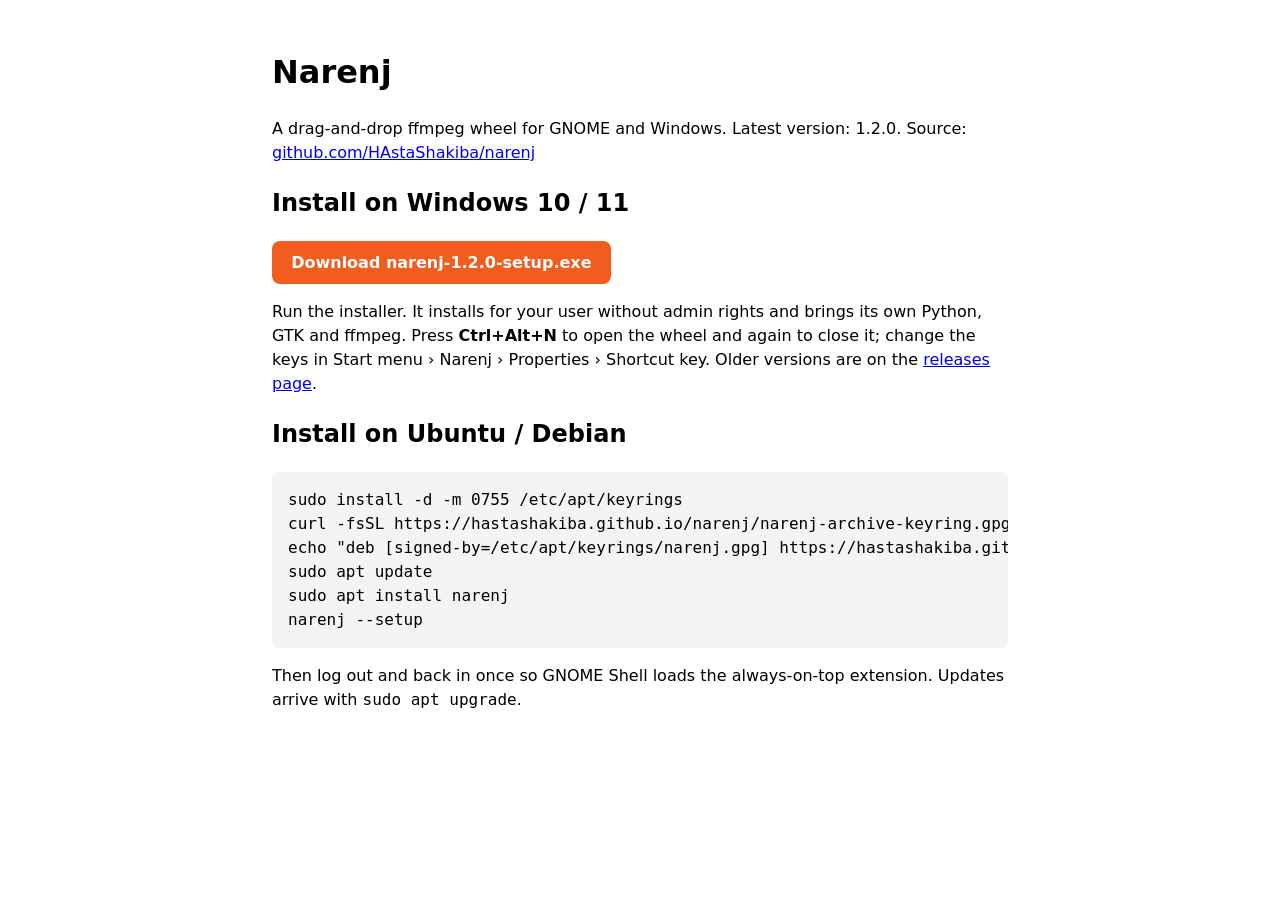
==== index.html @ 42eca161 "Publish narenj_1.0.0_all.deb narenj_1.0.1_all.deb narenj_1.1.0_all.deb narenj_1.2.0_all.deb" ====
<!doctype html>
<html lang="en"><head><meta charset="utf-8"><title>Narenj</title>
<meta name="viewport" content="width=device-width, initial-scale=1">
<style>body{font:16px/1.5 system-ui,sans-serif;max-width:46rem;margin:3rem auto;padding:0 1rem}
pre{background:#f4f4f5;padding:1rem;border-radius:8px;overflow-x:auto}
.button{display:inline-block;background:#f25c1f;color:#fff;padding:.6rem 1.2rem;border-radius:8px;
text-decoration:none;font-weight:600}</style></head>
<body><h1>Narenj</h1>
<p>A drag-and-drop ffmpeg wheel for GNOME and Windows. Latest version: 1.2.0.
Source: <a href="https://github.com/HAstaShakiba/narenj">github.com/HAstaShakiba/narenj</a></p>
<h2>Install on Windows 10 / 11</h2>
<p><a class="button" href="https://github.com/HAstaShakiba/narenj/releases/download/v1.2.0/narenj-1.2.0-setup.exe">Download narenj-1.2.0-setup.exe</a></p>
<p>Run the installer. It installs for your user without admin rights and brings its own Python,
GTK and ffmpeg. Press <b>Ctrl+Alt+N</b> to open the wheel and again to close it; change the keys in
Start menu &rsaquo; Narenj &rsaquo; Properties &rsaquo; Shortcut key.
Older versions are on the <a href="https://github.com/HAstaShakiba/narenj/releases">releases page</a>.</p>
<h2>Install on Ubuntu / Debian</h2>
<pre>sudo install -d -m 0755 /etc/apt/keyrings
curl -fsSL https://hastashakiba.github.io/narenj/narenj-archive-keyring.gpg | sudo tee /etc/apt/keyrings/narenj.gpg &gt;/dev/null
echo "deb [signed-by=/etc/apt/keyrings/narenj.gpg] https://hastashakiba.github.io/narenj stable main" | sudo tee /etc/apt/sources.list.d/narenj.list
sudo apt update
sudo apt install narenj
narenj --setup</pre>
<p>Then log out and back in once so GNOME Shell loads the always-on-top extension.
Updates arrive with <code>sudo apt upgrade</code>.</p>
</body></html>
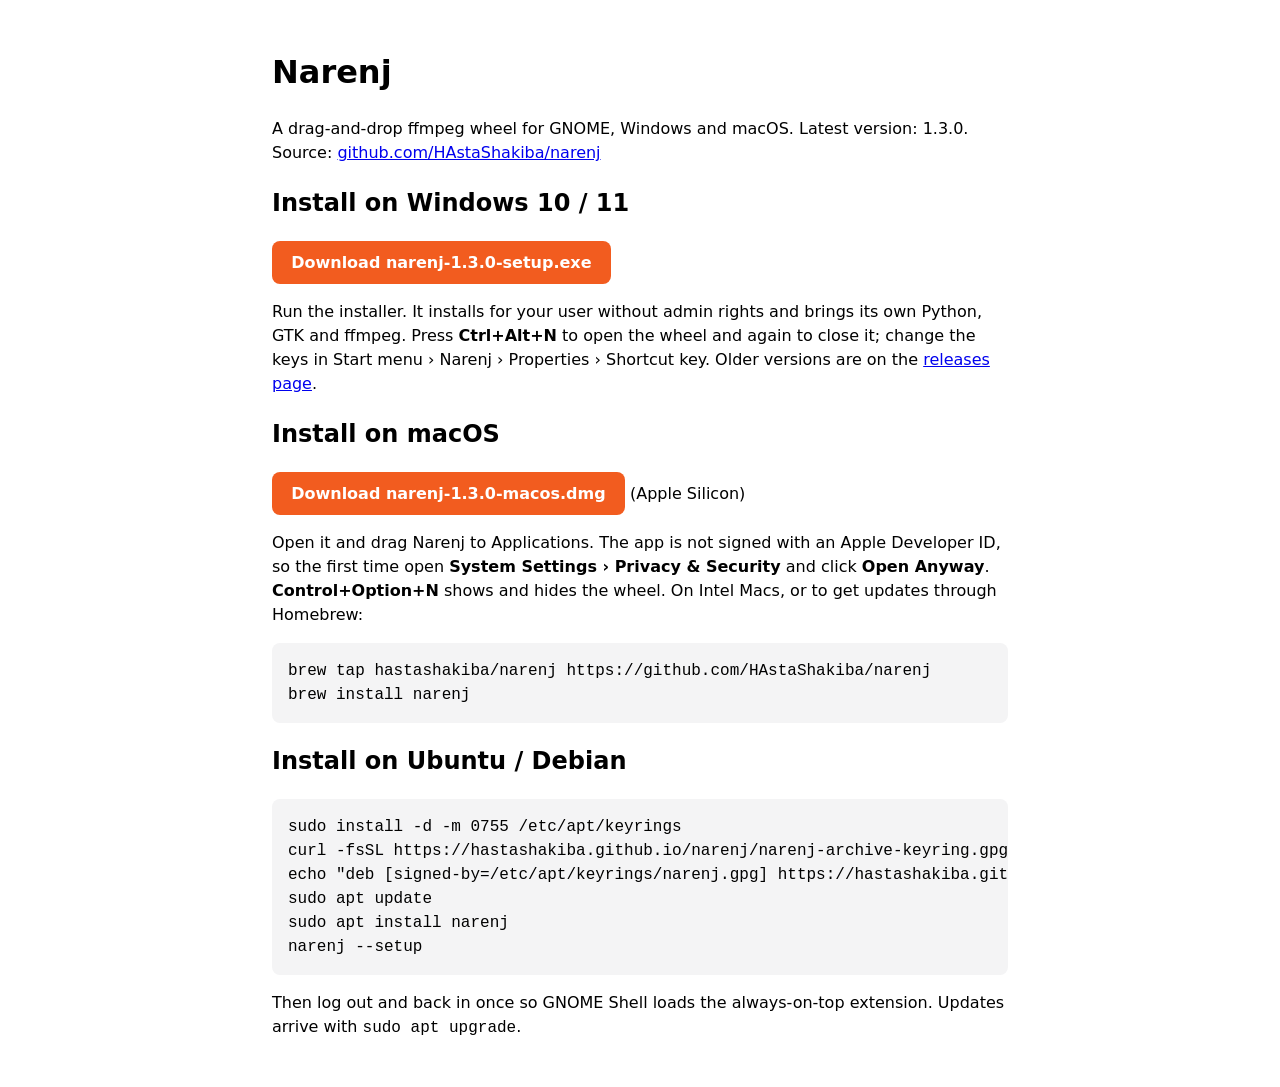
==== commit a61646e5: "Publish narenj_1.0.0_all.deb narenj_1.0.1_all.deb narenj_1.1.0_all.deb narenj_1.2.0_all.deb narenj_1" ====
--- a/index.html
+++ b/index.html
@@ -6,14 +6,22 @@
 .button{display:inline-block;background:#f25c1f;color:#fff;padding:.6rem 1.2rem;border-radius:8px;
 text-decoration:none;font-weight:600}</style></head>
 <body><h1>Narenj</h1>
-<p>A drag-and-drop ffmpeg wheel for GNOME and Windows. Latest version: 1.2.0.
+<p>A drag-and-drop ffmpeg wheel for GNOME, Windows and macOS. Latest version: 1.3.0.
 Source: <a href="https://github.com/HAstaShakiba/narenj">github.com/HAstaShakiba/narenj</a></p>
 <h2>Install on Windows 10 / 11</h2>
-<p><a class="button" href="https://github.com/HAstaShakiba/narenj/releases/download/v1.2.0/narenj-1.2.0-setup.exe">Download narenj-1.2.0-setup.exe</a></p>
+<p><a class="button" href="https://github.com/HAstaShakiba/narenj/releases/download/v1.3.0/narenj-1.3.0-setup.exe">Download narenj-1.3.0-setup.exe</a></p>
 <p>Run the installer. It installs for your user without admin rights and brings its own Python,
 GTK and ffmpeg. Press <b>Ctrl+Alt+N</b> to open the wheel and again to close it; change the keys in
 Start menu &rsaquo; Narenj &rsaquo; Properties &rsaquo; Shortcut key.
 Older versions are on the <a href="https://github.com/HAstaShakiba/narenj/releases">releases page</a>.</p>
+<h2>Install on macOS</h2>
+<p><a class="button" href="https://github.com/HAstaShakiba/narenj/releases/download/v1.3.0/narenj-1.3.0-macos.dmg">Download narenj-1.3.0-macos.dmg</a> (Apple Silicon)</p>
+<p>Open it and drag Narenj to Applications. The app is not signed with an Apple Developer ID, so
+the first time open <b>System Settings &rsaquo; Privacy &amp; Security</b> and click
+<b>Open Anyway</b>. <b>Control+Option+N</b> shows and hides the wheel. On Intel Macs, or to get
+updates through Homebrew:</p>
+<pre>brew tap hastashakiba/narenj https://github.com/HAstaShakiba/narenj
+brew install narenj</pre>
 <h2>Install on Ubuntu / Debian</h2>
 <pre>sudo install -d -m 0755 /etc/apt/keyrings
 curl -fsSL https://hastashakiba.github.io/narenj/narenj-archive-keyring.gpg | sudo tee /etc/apt/keyrings/narenj.gpg &gt;/dev/null
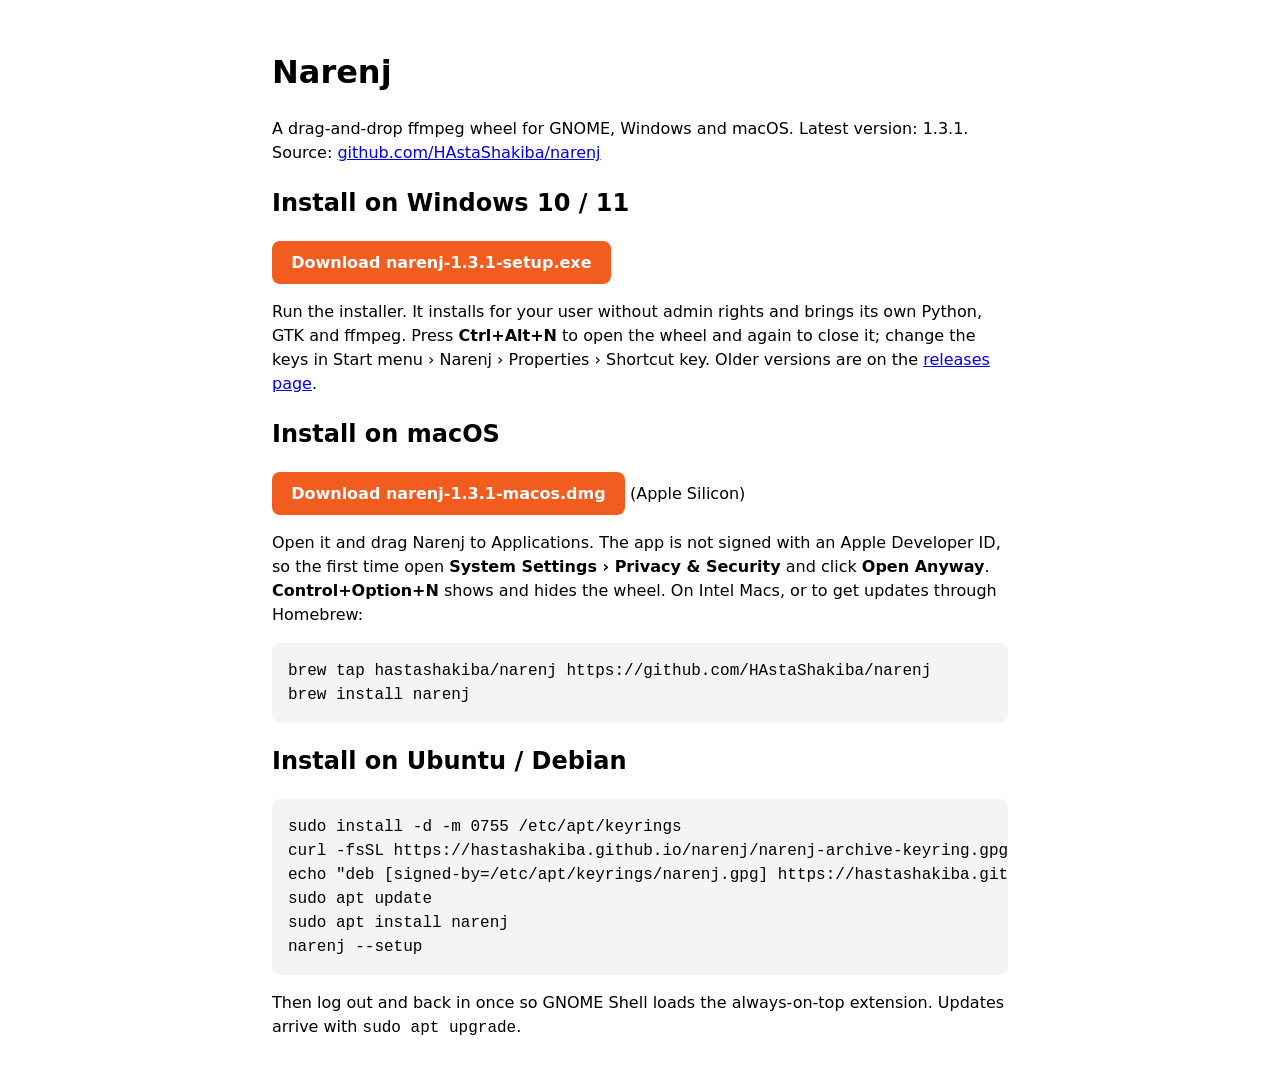
==== commit 3c76384b: "Publish narenj_1.0.0_all.deb narenj_1.0.1_all.deb narenj_1.1.0_all.deb narenj_1.2.0_all.deb narenj_1" ====
--- a/index.html
+++ b/index.html
@@ -6,16 +6,16 @@
 .button{display:inline-block;background:#f25c1f;color:#fff;padding:.6rem 1.2rem;border-radius:8px;
 text-decoration:none;font-weight:600}</style></head>
 <body><h1>Narenj</h1>
-<p>A drag-and-drop ffmpeg wheel for GNOME, Windows and macOS. Latest version: 1.3.0.
+<p>A drag-and-drop ffmpeg wheel for GNOME, Windows and macOS. Latest version: 1.3.1.
 Source: <a href="https://github.com/HAstaShakiba/narenj">github.com/HAstaShakiba/narenj</a></p>
 <h2>Install on Windows 10 / 11</h2>
-<p><a class="button" href="https://github.com/HAstaShakiba/narenj/releases/download/v1.3.0/narenj-1.3.0-setup.exe">Download narenj-1.3.0-setup.exe</a></p>
+<p><a class="button" href="https://github.com/HAstaShakiba/narenj/releases/download/v1.3.1/narenj-1.3.1-setup.exe">Download narenj-1.3.1-setup.exe</a></p>
 <p>Run the installer. It installs for your user without admin rights and brings its own Python,
 GTK and ffmpeg. Press <b>Ctrl+Alt+N</b> to open the wheel and again to close it; change the keys in
 Start menu &rsaquo; Narenj &rsaquo; Properties &rsaquo; Shortcut key.
 Older versions are on the <a href="https://github.com/HAstaShakiba/narenj/releases">releases page</a>.</p>
 <h2>Install on macOS</h2>
-<p><a class="button" href="https://github.com/HAstaShakiba/narenj/releases/download/v1.3.0/narenj-1.3.0-macos.dmg">Download narenj-1.3.0-macos.dmg</a> (Apple Silicon)</p>
+<p><a class="button" href="https://github.com/HAstaShakiba/narenj/releases/download/v1.3.1/narenj-1.3.1-macos.dmg">Download narenj-1.3.1-macos.dmg</a> (Apple Silicon)</p>
 <p>Open it and drag Narenj to Applications. The app is not signed with an Apple Developer ID, so
 the first time open <b>System Settings &rsaquo; Privacy &amp; Security</b> and click
 <b>Open Anyway</b>. <b>Control+Option+N</b> shows and hides the wheel. On Intel Macs, or to get
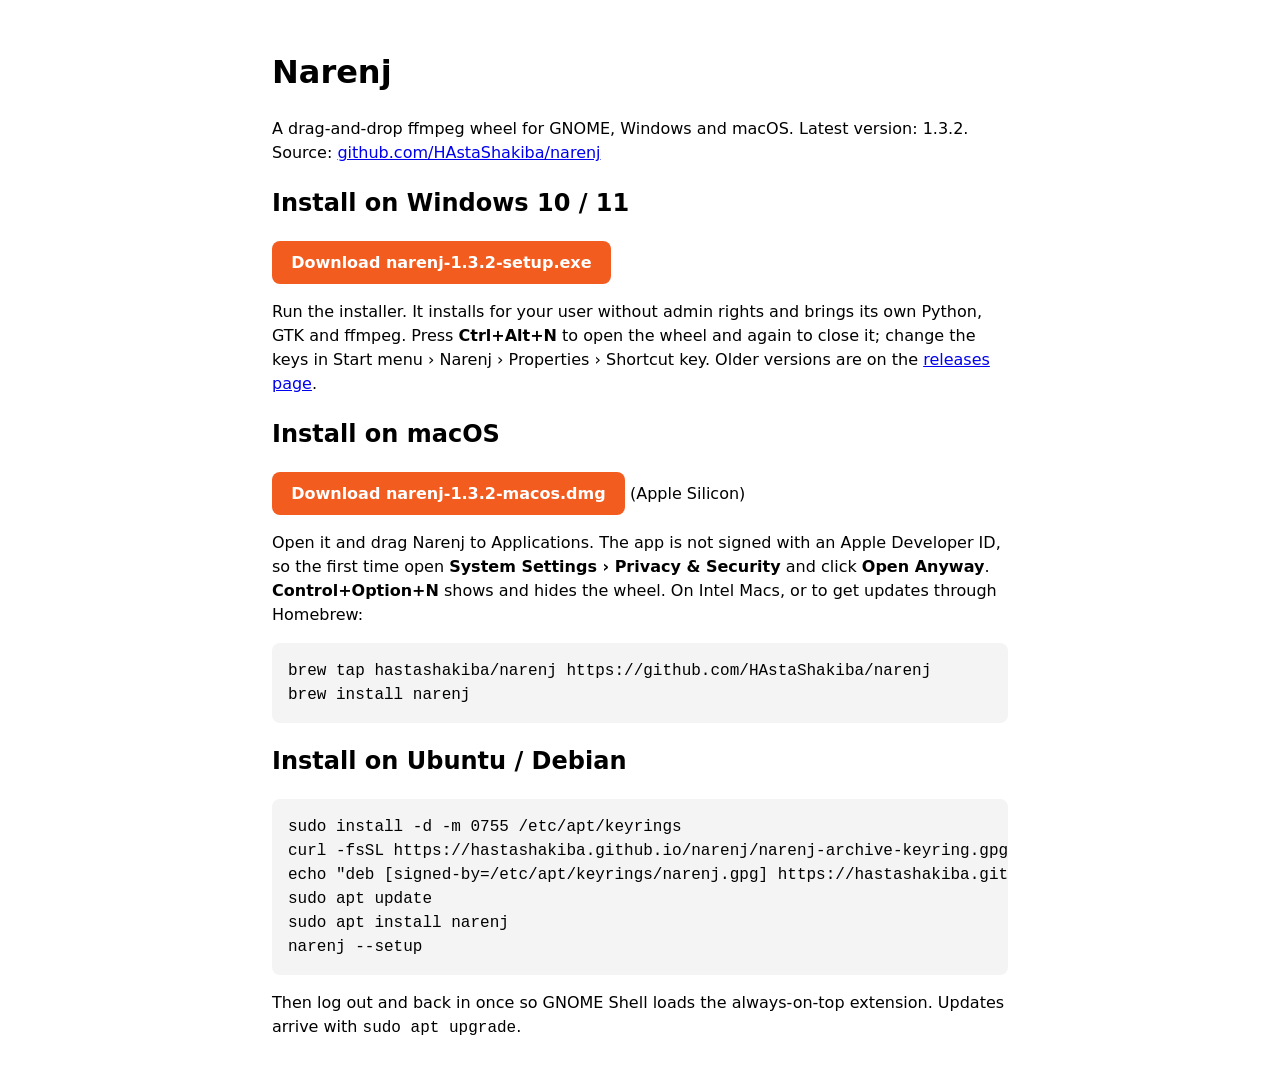
==== commit bf51ecb2: "Publish narenj_1.0.0_all.deb narenj_1.0.1_all.deb narenj_1.1.0_all.deb narenj_1.2.0_all.deb narenj_1" ====
--- a/index.html
+++ b/index.html
@@ -6,16 +6,16 @@
 .button{display:inline-block;background:#f25c1f;color:#fff;padding:.6rem 1.2rem;border-radius:8px;
 text-decoration:none;font-weight:600}</style></head>
 <body><h1>Narenj</h1>
-<p>A drag-and-drop ffmpeg wheel for GNOME, Windows and macOS. Latest version: 1.3.1.
+<p>A drag-and-drop ffmpeg wheel for GNOME, Windows and macOS. Latest version: 1.3.2.
 Source: <a href="https://github.com/HAstaShakiba/narenj">github.com/HAstaShakiba/narenj</a></p>
 <h2>Install on Windows 10 / 11</h2>
-<p><a class="button" href="https://github.com/HAstaShakiba/narenj/releases/download/v1.3.1/narenj-1.3.1-setup.exe">Download narenj-1.3.1-setup.exe</a></p>
+<p><a class="button" href="https://github.com/HAstaShakiba/narenj/releases/download/v1.3.2/narenj-1.3.2-setup.exe">Download narenj-1.3.2-setup.exe</a></p>
 <p>Run the installer. It installs for your user without admin rights and brings its own Python,
 GTK and ffmpeg. Press <b>Ctrl+Alt+N</b> to open the wheel and again to close it; change the keys in
 Start menu &rsaquo; Narenj &rsaquo; Properties &rsaquo; Shortcut key.
 Older versions are on the <a href="https://github.com/HAstaShakiba/narenj/releases">releases page</a>.</p>
 <h2>Install on macOS</h2>
-<p><a class="button" href="https://github.com/HAstaShakiba/narenj/releases/download/v1.3.1/narenj-1.3.1-macos.dmg">Download narenj-1.3.1-macos.dmg</a> (Apple Silicon)</p>
+<p><a class="button" href="https://github.com/HAstaShakiba/narenj/releases/download/v1.3.2/narenj-1.3.2-macos.dmg">Download narenj-1.3.2-macos.dmg</a> (Apple Silicon)</p>
 <p>Open it and drag Narenj to Applications. The app is not signed with an Apple Developer ID, so
 the first time open <b>System Settings &rsaquo; Privacy &amp; Security</b> and click
 <b>Open Anyway</b>. <b>Control+Option+N</b> shows and hides the wheel. On Intel Macs, or to get
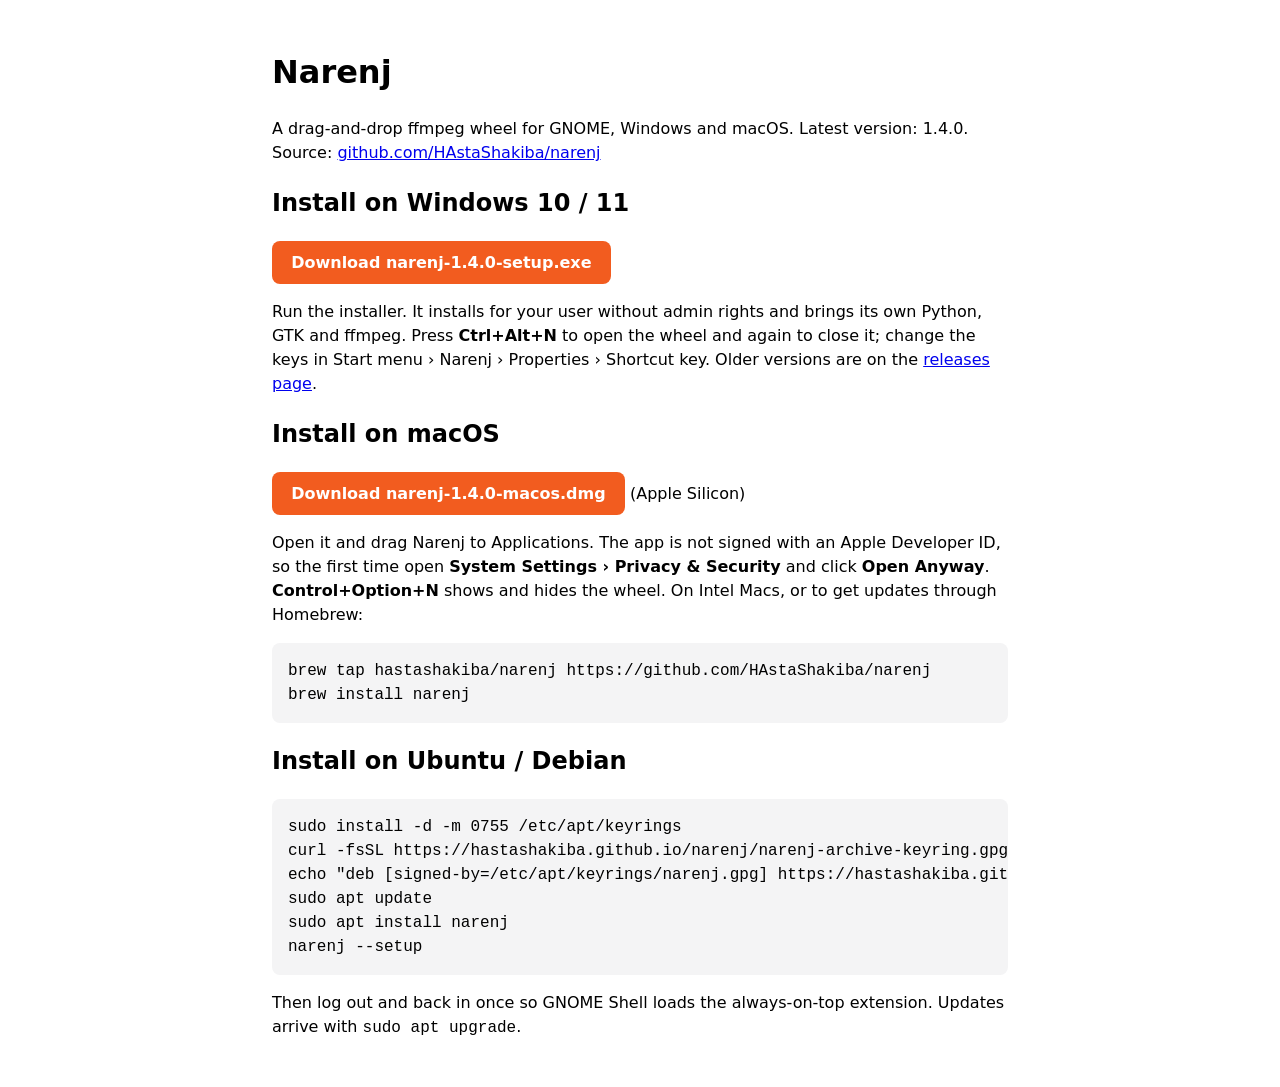
==== commit a7b8eb9d: "Publish narenj_1.0.0_all.deb narenj_1.0.1_all.deb narenj_1.1.0_all.deb narenj_1.2.0_all.deb narenj_1" ====
--- a/index.html
+++ b/index.html
@@ -6,16 +6,16 @@
 .button{display:inline-block;background:#f25c1f;color:#fff;padding:.6rem 1.2rem;border-radius:8px;
 text-decoration:none;font-weight:600}</style></head>
 <body><h1>Narenj</h1>
-<p>A drag-and-drop ffmpeg wheel for GNOME, Windows and macOS. Latest version: 1.3.2.
+<p>A drag-and-drop ffmpeg wheel for GNOME, Windows and macOS. Latest version: 1.4.0.
 Source: <a href="https://github.com/HAstaShakiba/narenj">github.com/HAstaShakiba/narenj</a></p>
 <h2>Install on Windows 10 / 11</h2>
-<p><a class="button" href="https://github.com/HAstaShakiba/narenj/releases/download/v1.3.2/narenj-1.3.2-setup.exe">Download narenj-1.3.2-setup.exe</a></p>
+<p><a class="button" href="https://github.com/HAstaShakiba/narenj/releases/download/v1.4.0/narenj-1.4.0-setup.exe">Download narenj-1.4.0-setup.exe</a></p>
 <p>Run the installer. It installs for your user without admin rights and brings its own Python,
 GTK and ffmpeg. Press <b>Ctrl+Alt+N</b> to open the wheel and again to close it; change the keys in
 Start menu &rsaquo; Narenj &rsaquo; Properties &rsaquo; Shortcut key.
 Older versions are on the <a href="https://github.com/HAstaShakiba/narenj/releases">releases page</a>.</p>
 <h2>Install on macOS</h2>
-<p><a class="button" href="https://github.com/HAstaShakiba/narenj/releases/download/v1.3.2/narenj-1.3.2-macos.dmg">Download narenj-1.3.2-macos.dmg</a> (Apple Silicon)</p>
+<p><a class="button" href="https://github.com/HAstaShakiba/narenj/releases/download/v1.4.0/narenj-1.4.0-macos.dmg">Download narenj-1.4.0-macos.dmg</a> (Apple Silicon)</p>
 <p>Open it and drag Narenj to Applications. The app is not signed with an Apple Developer ID, so
 the first time open <b>System Settings &rsaquo; Privacy &amp; Security</b> and click
 <b>Open Anyway</b>. <b>Control+Option+N</b> shows and hides the wheel. On Intel Macs, or to get
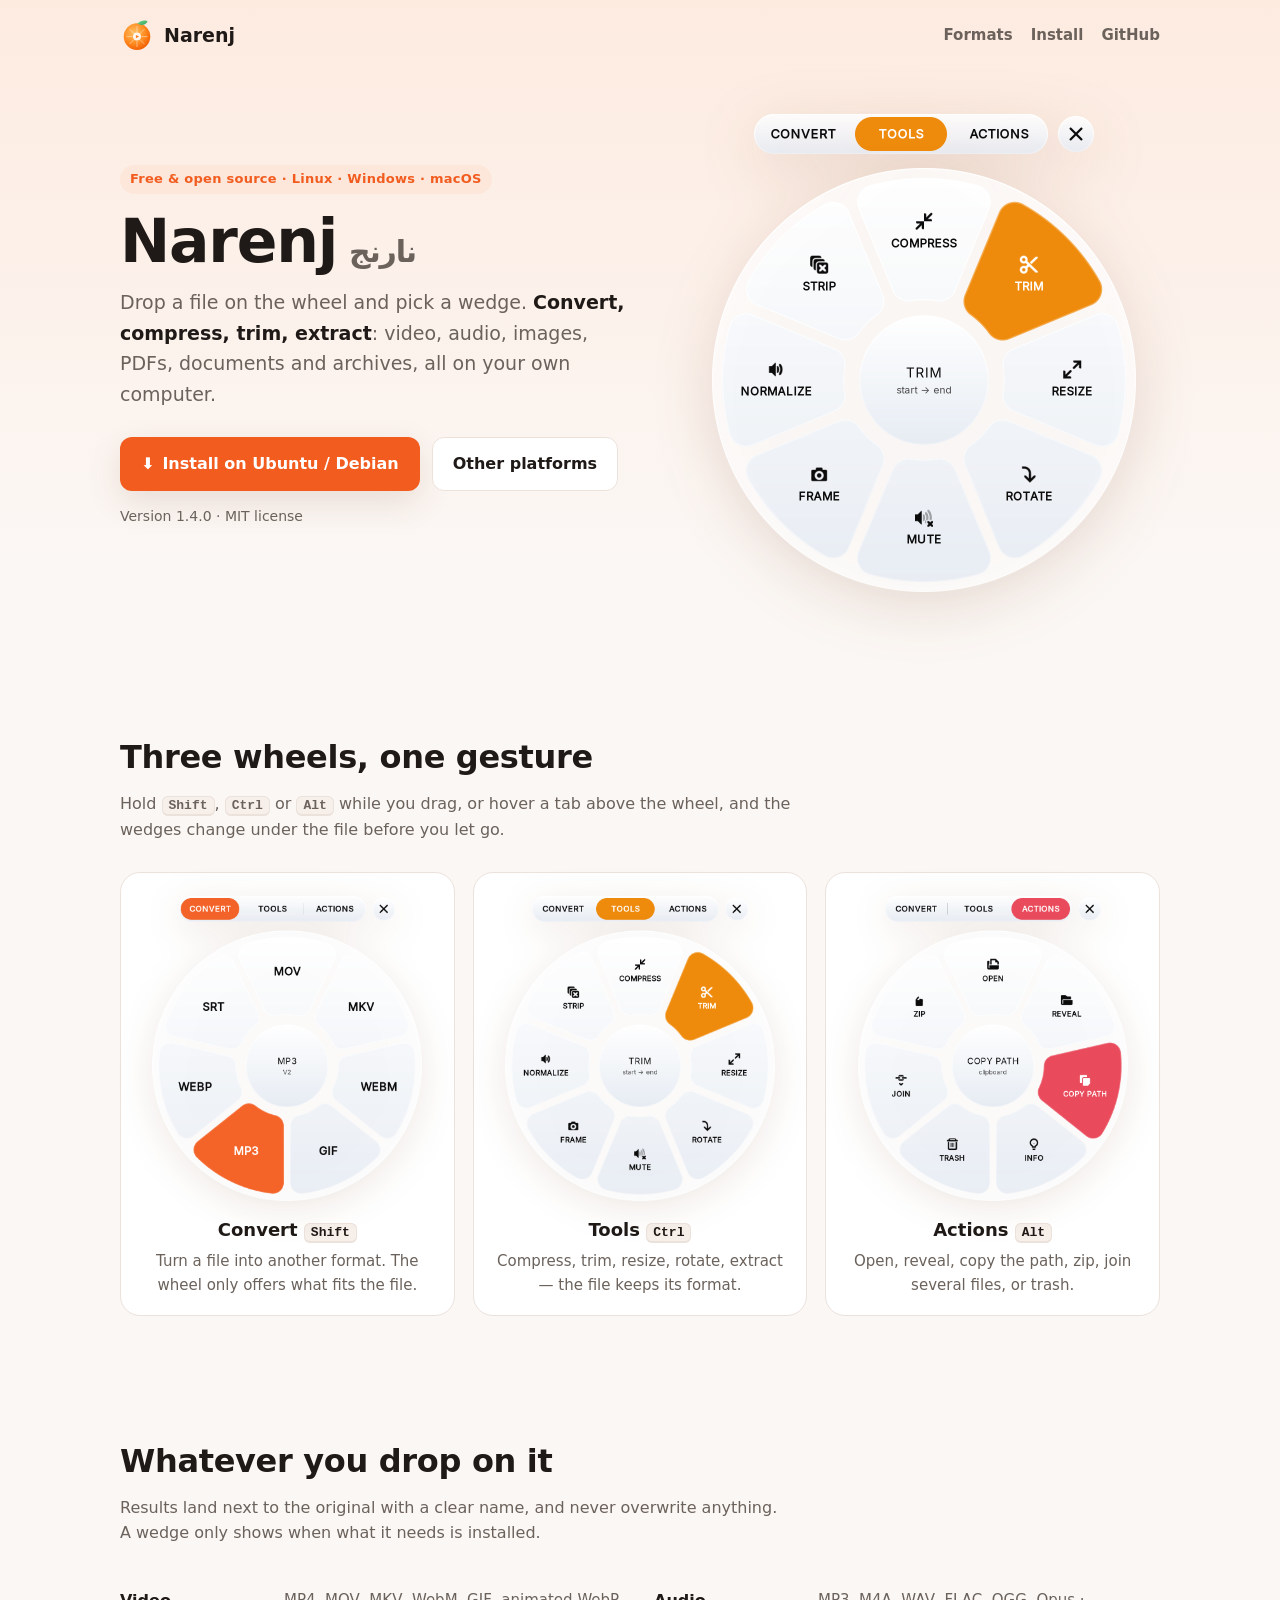
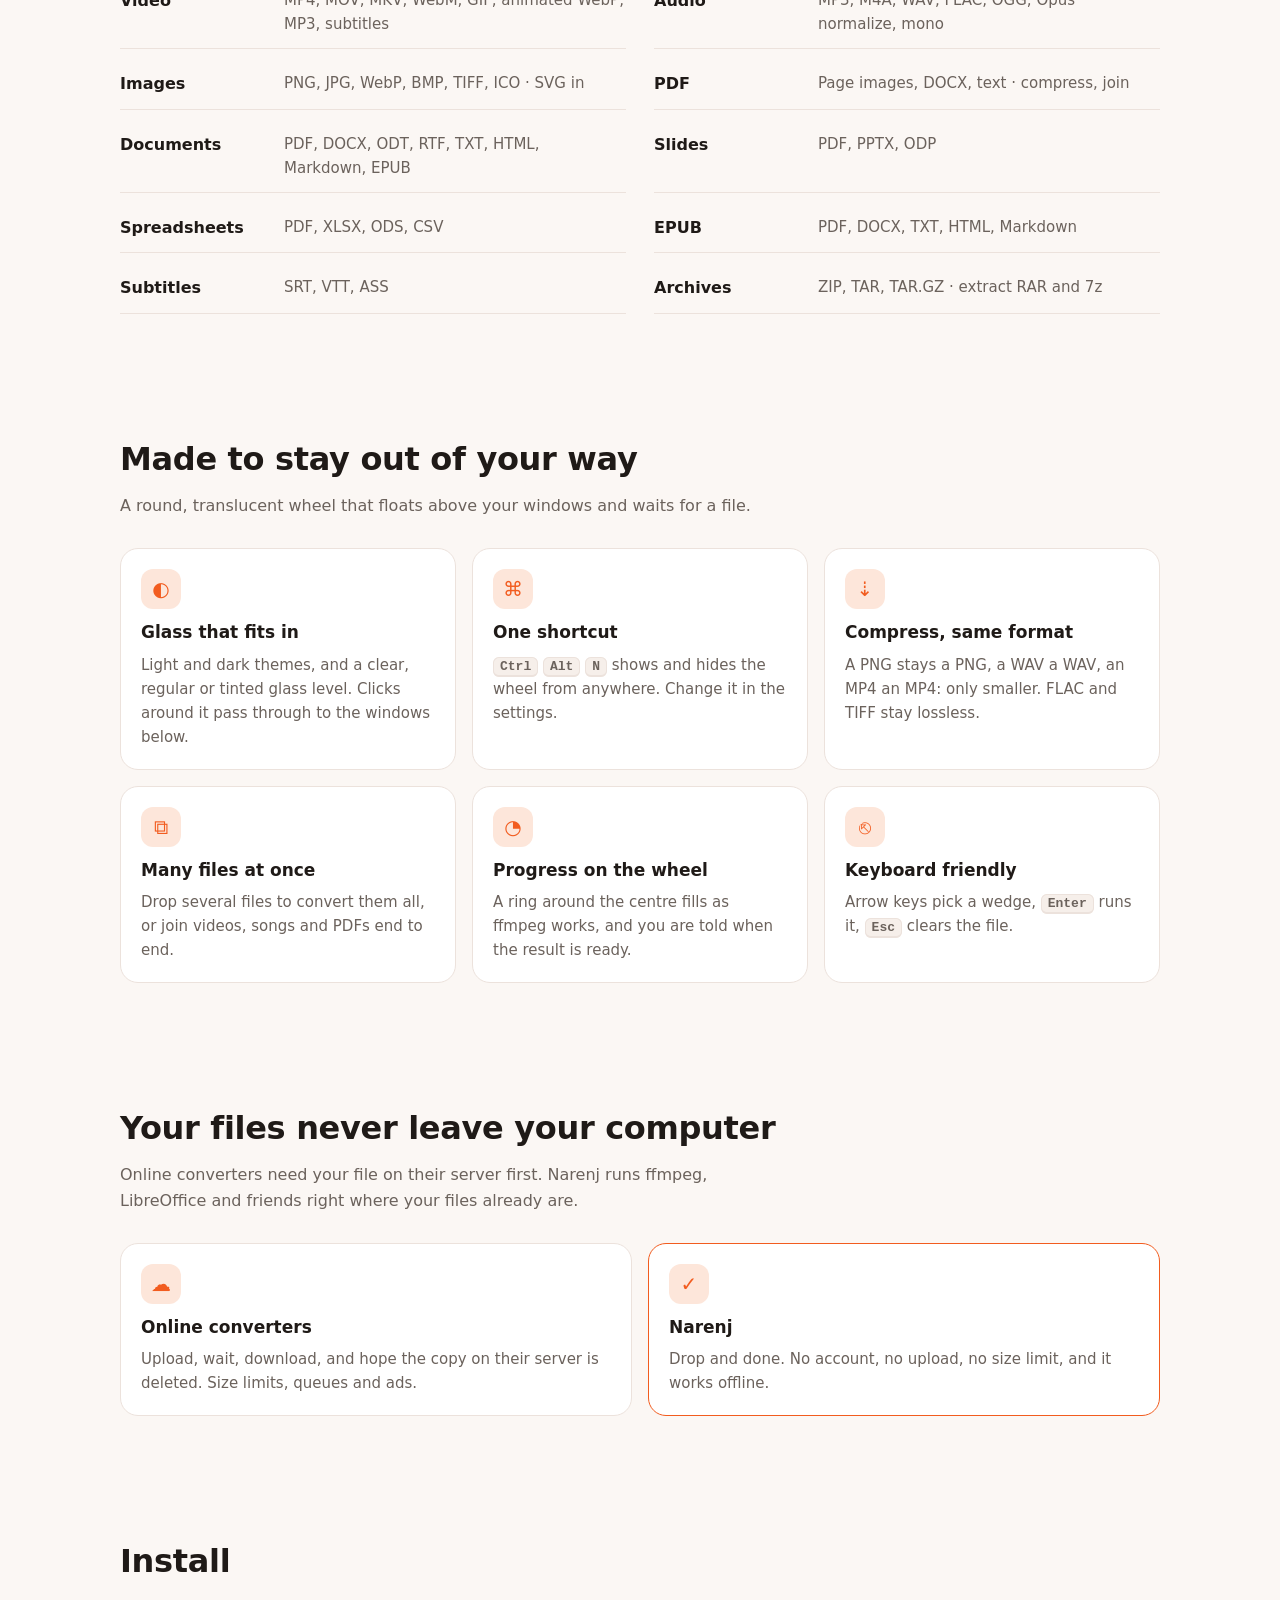
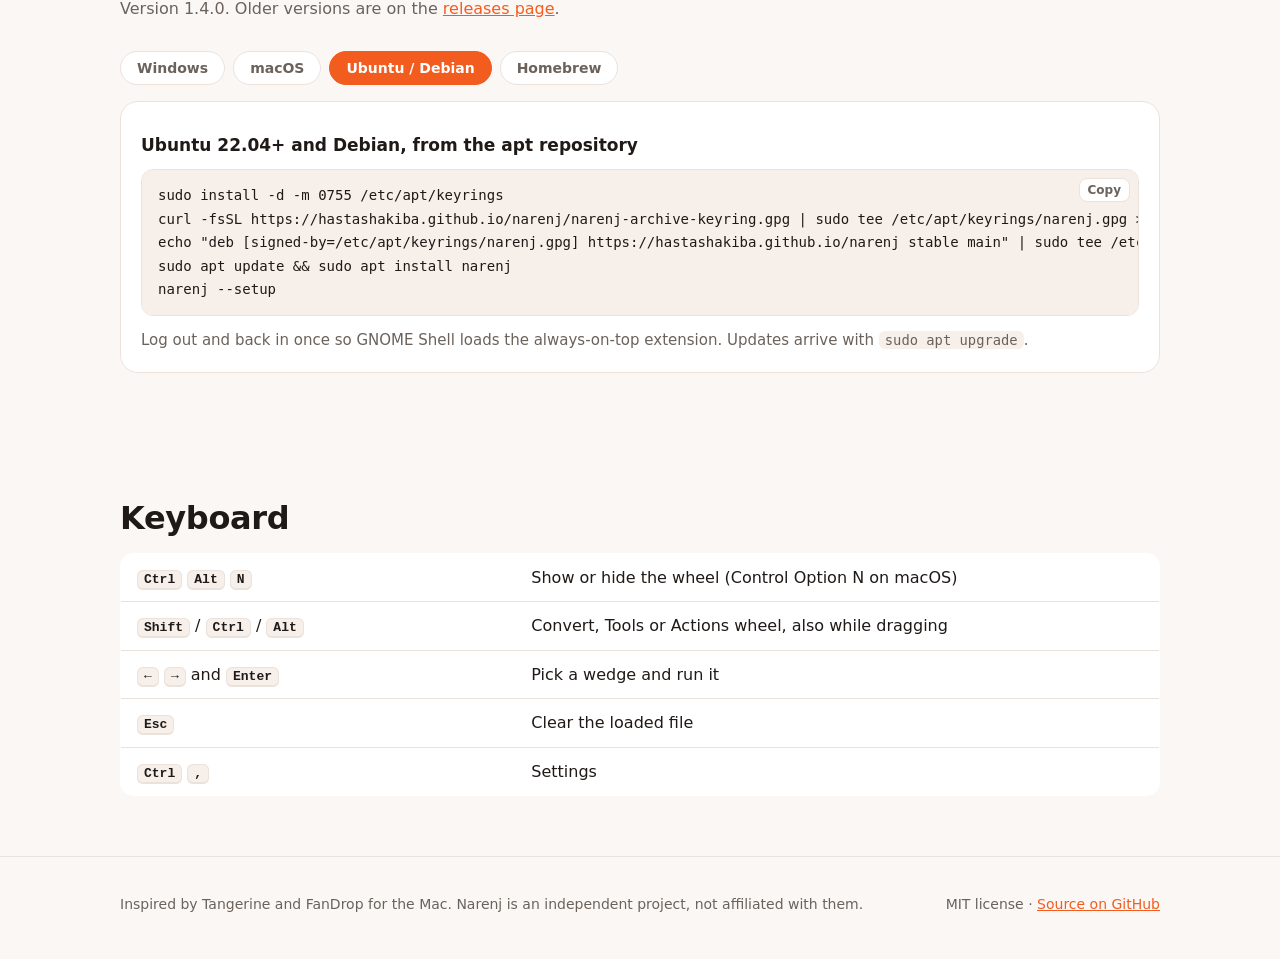
==== commit b1916f23: "Publish narenj_1.0.0_all.deb narenj_1.0.1_all.deb narenj_1.1.0_all.deb narenj_1.2.0_all.deb narenj_1" ====
--- a/index.html
+++ b/index.html
@@ -1,34 +1,405 @@
 <!doctype html>
-<html lang="en"><head><meta charset="utf-8"><title>Narenj</title>
-<meta name="viewport" content="width=device-width, initial-scale=1">
-<style>body{font:16px/1.5 system-ui,sans-serif;max-width:46rem;margin:3rem auto;padding:0 1rem}
-pre{background:#f4f4f5;padding:1rem;border-radius:8px;overflow-x:auto}
-.button{display:inline-block;background:#f25c1f;color:#fff;padding:.6rem 1.2rem;border-radius:8px;
-text-decoration:none;font-weight:600}</style></head>
-<body><h1>Narenj</h1>
-<p>A drag-and-drop ffmpeg wheel for GNOME, Windows and macOS. Latest version: 1.4.0.
-Source: <a href="https://github.com/HAstaShakiba/narenj">github.com/HAstaShakiba/narenj</a></p>
-<h2>Install on Windows 10 / 11</h2>
-<p><a class="button" href="https://github.com/HAstaShakiba/narenj/releases/download/v1.4.0/narenj-1.4.0-setup.exe">Download narenj-1.4.0-setup.exe</a></p>
-<p>Run the installer. It installs for your user without admin rights and brings its own Python,
-GTK and ffmpeg. Press <b>Ctrl+Alt+N</b> to open the wheel and again to close it; change the keys in
-Start menu &rsaquo; Narenj &rsaquo; Properties &rsaquo; Shortcut key.
-Older versions are on the <a href="https://github.com/HAstaShakiba/narenj/releases">releases page</a>.</p>
-<h2>Install on macOS</h2>
-<p><a class="button" href="https://github.com/HAstaShakiba/narenj/releases/download/v1.4.0/narenj-1.4.0-macos.dmg">Download narenj-1.4.0-macos.dmg</a> (Apple Silicon)</p>
-<p>Open it and drag Narenj to Applications. The app is not signed with an Apple Developer ID, so
-the first time open <b>System Settings &rsaquo; Privacy &amp; Security</b> and click
-<b>Open Anyway</b>. <b>Control+Option+N</b> shows and hides the wheel. On Intel Macs, or to get
-updates through Homebrew:</p>
-<pre>brew tap hastashakiba/narenj https://github.com/HAstaShakiba/narenj
-brew install narenj</pre>
-<h2>Install on Ubuntu / Debian</h2>
-<pre>sudo install -d -m 0755 /etc/apt/keyrings
+<html lang="en">
+<head>
+  <meta charset="utf-8">
+  <meta name="viewport" content="width=device-width, initial-scale=1">
+  <title>Narenj — drop a file, pick a wedge</title>
+  <meta name="description" content="Narenj is a drag-and-drop file converter for Linux, Windows and macOS. Drop a file on the wheel to convert, compress or trim video, audio, images, PDFs, documents and archives, all on your own computer.">
+  <meta property="og:title" content="Narenj — drop a file, pick a wedge">
+  <meta property="og:description" content="A drag-and-drop converter wheel for video, audio, images, PDFs, documents and archives. Free, open source, offline.">
+  <meta property="og:image" content="https://hastashakiba.github.io/narenj/screenshots/wheel-tools-dark.png">
+  <link rel="icon" href="icon.svg" type="image/svg+xml">
+  <style>
+    :root {
+      --bg: #fbf7f4;
+      --bg-grad: #fdebe0;
+      --surface: #ffffff;
+      --text: #1f1a17;
+      --muted: #6b625c;
+      --accent: #f25c1f;
+      --accent-ink: #ffffff;
+      --accent-soft: #fde6da;
+      --glow: #ff9a4d;
+      --border: #ece2dc;
+      --code-bg: #f6efea;
+      --shadow: 0 12px 34px rgba(110, 50, 15, 0.12);
+    }
+    @media (prefers-color-scheme: dark) {
+      :root:not([data-theme="light"]) {
+        --bg: #141210;
+        --bg-grad: #2a1a12;
+        --surface: #1e1b19;
+        --text: #f1ebe6;
+        --muted: #a89d95;
+        --accent: #ff7a3d;
+        --accent-ink: #1a0f08;
+        --accent-soft: #3a2316;
+        --glow: #ff6a1f;
+        --border: #302a26;
+        --code-bg: #191614;
+        --shadow: 0 12px 34px rgba(0, 0, 0, 0.45);
+      }
+    }
+    :root[data-theme="dark"] {
+      --bg: #141210;
+      --bg-grad: #2a1a12;
+      --surface: #1e1b19;
+      --text: #f1ebe6;
+      --muted: #a89d95;
+      --accent: #ff7a3d;
+      --accent-ink: #1a0f08;
+      --accent-soft: #3a2316;
+      --glow: #ff6a1f;
+      --border: #302a26;
+      --code-bg: #191614;
+      --shadow: 0 12px 34px rgba(0, 0, 0, 0.45);
+    }
+
+    * { box-sizing: border-box; }
+    html { scroll-behavior: smooth; background: var(--bg); }
+    body {
+      margin: 0;
+      font: 16px/1.6 system-ui, -apple-system, "Segoe UI", Ubuntu, Cantarell, "Noto Sans", sans-serif;
+      color: var(--text);
+      background: linear-gradient(180deg, var(--bg-grad), var(--bg) 560px) no-repeat;
+    }
+    a { color: var(--accent); }
+    .wrap { max-width: 1080px; margin: 0 auto; padding: 0 20px; }
+
+    nav { display: flex; align-items: center; justify-content: space-between; padding: 18px 0; }
+    .brand { display: flex; align-items: center; gap: 10px; font-weight: 800; font-size: 19px;
+             color: var(--text); text-decoration: none; }
+    .brand img { width: 34px; height: 34px; }
+    .nav-links { display: flex; gap: 18px; align-items: center; }
+    .nav-links a { color: var(--muted); text-decoration: none; font-weight: 600; font-size: 15px; }
+    .nav-links a:hover { color: var(--text); }
+
+    .hero { display: grid; grid-template-columns: 1.05fr 0.95fr; gap: 48px; align-items: center;
+            padding: 36px 0 72px; }
+    .eyebrow { display: inline-block; font-size: 13px; font-weight: 700; letter-spacing: .02em;
+               color: var(--accent); background: var(--accent-soft); padding: 4px 10px;
+               border-radius: 999px; }
+    h1 { font-size: clamp(38px, 6vw, 60px); line-height: 1.06; margin: 16px 0 14px; letter-spacing: -0.02em; }
+    h1 .fa { font-weight: 700; color: var(--muted); font-size: .5em; margin-inline-start: 12px; }
+    .lead { font-size: 19px; color: var(--muted); margin: 0 0 28px; max-width: 33em; }
+    .lead b { color: var(--text); font-weight: 650; }
+    .actions { display: flex; flex-wrap: wrap; gap: 12px; }
+    .btn { display: inline-flex; align-items: center; gap: 8px; padding: 13px 20px; border-radius: 12px;
+           font-weight: 700; text-decoration: none; border: 1px solid transparent; }
+    .btn-primary { background: var(--accent); color: var(--accent-ink); box-shadow: var(--shadow); }
+    .btn-primary:hover { filter: brightness(1.06); }
+    .btn-ghost { background: var(--surface); color: var(--text); border-color: var(--border); }
+    .btn-ghost:hover { border-color: var(--accent); }
+    .meta { margin-top: 14px; font-size: 14px; color: var(--muted); }
+
+    .shot { justify-self: center; position: relative; }
+    .shot img { width: 100%; max-width: 440px; height: auto; display: block;
+                filter: drop-shadow(0 14px 30px rgba(110, 50, 15, 0.16)); }
+    .shot::before { content: ""; position: absolute; inset: 10% 6% 4% 8%; background: var(--glow);
+                    opacity: .45; filter: blur(60px); border-radius: 50%; z-index: -1; }
+
+    section { padding: 60px 0; }
+    h2 { font-size: 32px; margin: 0 0 8px; letter-spacing: -0.01em; }
+    .section-lead { color: var(--muted); margin: 0 0 30px; max-width: 42em; }
+
+    .wheels { display: grid; grid-template-columns: repeat(3, 1fr); gap: 18px; }
+    .wheel { background: var(--surface); border: 1px solid var(--border); border-radius: 20px; padding: 18px;
+             text-align: center; }
+    .wheel img { width: 100%; max-width: 280px; height: auto; display: block; margin: 0 auto 10px;
+                 filter: drop-shadow(0 8px 18px rgba(110, 50, 15, 0.12)); }
+    .wheel h3 { margin: 6px 0 4px; font-size: 18px; }
+    .wheel p { margin: 0; color: var(--muted); font-size: 15px; }
+
+    .grid { display: grid; grid-template-columns: repeat(3, 1fr); gap: 16px; }
+    .card { background: var(--surface); border: 1px solid var(--border); border-radius: 18px; padding: 20px; }
+    .card h3 { margin: 10px 0 6px; font-size: 17px; }
+    .card p { margin: 0; color: var(--muted); font-size: 15px; }
+    .icon { width: 40px; height: 40px; border-radius: 12px; display: grid; place-items: center;
+            background: var(--accent-soft); color: var(--accent); font-size: 20px; }
+
+    .formats { display: grid; grid-template-columns: repeat(2, 1fr); gap: 10px 28px; }
+    .format { display: grid; grid-template-columns: 9.5em 1fr; gap: 12px; padding: 12px 0;
+              border-bottom: 1px solid var(--border); }
+    .format b { font-weight: 700; }
+    .format span { color: var(--muted); font-size: 15px; }
+
+    .private { display: grid; grid-template-columns: 1fr 1fr; gap: 16px; }
+    .private .card.good { border-color: var(--accent); }
+
+    .tabs { display: flex; flex-wrap: wrap; gap: 8px; margin-bottom: 16px; }
+    .tab { border: 1px solid var(--border); background: var(--surface); color: var(--muted); border-radius: 999px;
+           padding: 8px 16px; font: 700 14px system-ui, sans-serif; cursor: pointer; }
+    .tab[aria-selected="true"] { background: var(--accent); border-color: var(--accent); color: var(--accent-ink); }
+    .panel[hidden] { display: none; }
+    .panel ol { margin: 0; padding-left: 20px; }
+    .panel li { margin: 0 0 10px; }
+    pre { margin: 10px 0 0; background: var(--code-bg); border: 1px solid var(--border); border-radius: 12px;
+          padding: 14px 72px 14px 16px; overflow-x: auto; font-size: 14px; position: relative; }
+    code { font-family: ui-monospace, "Ubuntu Mono", "DejaVu Sans Mono", monospace; }
+    p code, td code, li code { background: var(--code-bg); padding: 1px 6px; border-radius: 6px; font-size: .92em; }
+    .copy { position: absolute; top: 8px; right: 8px; border: 1px solid var(--border); background: var(--surface);
+            color: var(--muted); border-radius: 8px; font: 600 12px system-ui, sans-serif; padding: 4px 8px;
+            cursor: pointer; }
+    .copy:hover { color: var(--text); }
+
+    table { width: 100%; border-collapse: collapse; background: var(--surface); border: 1px solid var(--border);
+            border-radius: 14px; overflow: hidden; }
+    td { padding: 11px 16px; border-top: 1px solid var(--border); }
+    tr:first-child td { border-top: none; }
+    td:first-child { width: 38%; white-space: nowrap; }
+    kbd { font: 600 13px ui-monospace, monospace; background: var(--code-bg); border: 1px solid var(--border);
+          border-bottom-width: 2px; border-radius: 6px; padding: 1px 6px; }
+
+    footer { padding: 36px 0 48px; color: var(--muted); font-size: 14px; border-top: 1px solid var(--border); }
+    footer .wrap { display: flex; flex-wrap: wrap; justify-content: space-between; gap: 12px; }
+
+    @media (max-width: 860px) {
+      .hero { grid-template-columns: 1fr; gap: 32px; padding-top: 16px; }
+      .wheels, .grid { grid-template-columns: 1fr 1fr; }
+      .formats, .private { grid-template-columns: 1fr; }
+    }
+    @media (max-width: 560px) {
+      .wheels, .grid { grid-template-columns: 1fr; }
+      .nav-links a.hide-sm { display: none; }
+      .format { grid-template-columns: 1fr; gap: 2px; }
+      td:first-child { white-space: normal; }
+    }
+  </style>
+</head>
+<body>
+  <div class="wrap">
+    <nav>
+      <a class="brand" href="./"><img src="icon.svg" alt="">Narenj</a>
+      <div class="nav-links">
+        <a class="hide-sm" href="#formats">Formats</a>
+        <a class="hide-sm" href="#install">Install</a>
+        <a href="https://github.com/HAstaShakiba/narenj">GitHub</a>
+      </div>
+    </nav>
+
+    <header class="hero">
+      <div>
+        <span class="eyebrow">Free &amp; open source · Linux · Windows · macOS</span>
+        <h1>Narenj<span class="fa" lang="fa">نارنج</span></h1>
+        <p class="lead">Drop a file on the wheel and pick a wedge. <b>Convert, compress, trim, extract</b>:
+          video, audio, images, PDFs, documents and archives, all on your own computer.</p>
+        <div class="actions">
+          <a class="btn btn-primary" id="download" href="https://github.com/HAstaShakiba/narenj/releases/latest">
+            ⬇ <span id="download-label">Download Narenj</span></a>
+          <a class="btn btn-ghost" href="#install">Other platforms</a>
+        </div>
+        <p class="meta" id="release-meta">Version 1.4.0 · MIT license</p>
+      </div>
+      <div class="shot">
+        <picture>
+          <source srcset="screenshots/wheel-tools-dark.png" media="(prefers-color-scheme: dark)">
+          <img src="screenshots/wheel-tools-light.png" width="440" height="494"
+               alt="The Narenj wheel with its tab bar, showing the Tools wedges: Compress, Trim, Resize, Rotate, Mute, Frame, Normalize and Strip">
+        </picture>
+      </div>
+    </header>
+  </div>
+
+  <section id="wheels">
+    <div class="wrap">
+      <h2>Three wheels, one gesture</h2>
+      <p class="section-lead">Hold <kbd>Shift</kbd>, <kbd>Ctrl</kbd> or <kbd>Alt</kbd> while you drag, or hover
+        a tab above the wheel, and the wedges change under the file before you let go.</p>
+      <div class="wheels">
+        <div class="wheel"><picture><source srcset="screenshots/wheel-convert-dark.png" media="(prefers-color-scheme: dark)"><img src="screenshots/wheel-convert-light.png" alt="Convert wheel" width="440" height="494" loading="lazy"></picture>
+          <h3>Convert <kbd>Shift</kbd></h3><p>Turn a file into another format. The wheel only offers what fits the file.</p></div>
+        <div class="wheel"><picture><source srcset="screenshots/wheel-tools-dark.png" media="(prefers-color-scheme: dark)"><img src="screenshots/wheel-tools-light.png" alt="Tools wheel" width="440" height="494" loading="lazy"></picture>
+          <h3>Tools <kbd>Ctrl</kbd></h3><p>Compress, trim, resize, rotate, extract — the file keeps its format.</p></div>
+        <div class="wheel"><picture><source srcset="screenshots/wheel-actions-dark.png" media="(prefers-color-scheme: dark)"><img src="screenshots/wheel-actions-light.png" alt="Actions wheel" width="440" height="494" loading="lazy"></picture>
+          <h3>Actions <kbd>Alt</kbd></h3><p>Open, reveal, copy the path, zip, join several files, or trash.</p></div>
+      </div>
+    </div>
+  </section>
+
+  <section id="formats">
+    <div class="wrap">
+      <h2>Whatever you drop on it</h2>
+      <p class="section-lead">Results land next to the original with a clear name, and never overwrite
+        anything. A wedge only shows when what it needs is installed.</p>
+      <div class="formats">
+        <div class="format"><b>Video</b><span>MP4, MOV, MKV, WebM, GIF, animated WebP, MP3, subtitles</span></div>
+        <div class="format"><b>Audio</b><span>MP3, M4A, WAV, FLAC, OGG, Opus · normalize, mono</span></div>
+        <div class="format"><b>Images</b><span>PNG, JPG, WebP, BMP, TIFF, ICO · SVG in</span></div>
+        <div class="format"><b>PDF</b><span>Page images, DOCX, text · compress, join</span></div>
+        <div class="format"><b>Documents</b><span>PDF, DOCX, ODT, RTF, TXT, HTML, Markdown, EPUB</span></div>
+        <div class="format"><b>Slides</b><span>PDF, PPTX, ODP</span></div>
+        <div class="format"><b>Spreadsheets</b><span>PDF, XLSX, ODS, CSV</span></div>
+        <div class="format"><b>EPUB</b><span>PDF, DOCX, TXT, HTML, Markdown</span></div>
+        <div class="format"><b>Subtitles</b><span>SRT, VTT, ASS</span></div>
+        <div class="format"><b>Archives</b><span>ZIP, TAR, TAR.GZ · extract RAR and 7z</span></div>
+      </div>
+    </div>
+  </section>
+
+  <section id="features">
+    <div class="wrap">
+      <h2>Made to stay out of your way</h2>
+      <p class="section-lead">A round, translucent wheel that floats above your windows and waits for a file.</p>
+      <div class="grid">
+        <div class="card"><div class="icon">◐</div><h3>Glass that fits in</h3>
+          <p>Light and dark themes, and a clear, regular or tinted glass level. Clicks around it pass
+            through to the windows below.</p></div>
+        <div class="card"><div class="icon">⌘</div><h3>One shortcut</h3>
+          <p><kbd>Ctrl</kbd> <kbd>Alt</kbd> <kbd>N</kbd> shows and hides the wheel from anywhere. Change it in
+            the settings.</p></div>
+        <div class="card"><div class="icon">⇣</div><h3>Compress, same format</h3>
+          <p>A PNG stays a PNG, a WAV a WAV, an MP4 an MP4: only smaller. FLAC and TIFF stay lossless.</p></div>
+        <div class="card"><div class="icon">⧉</div><h3>Many files at once</h3>
+          <p>Drop several files to convert them all, or join videos, songs and PDFs end to end.</p></div>
+        <div class="card"><div class="icon">◔</div><h3>Progress on the wheel</h3>
+          <p>A ring around the centre fills as ffmpeg works, and you are told when the result is ready.</p></div>
+        <div class="card"><div class="icon">⎋</div><h3>Keyboard friendly</h3>
+          <p>Arrow keys pick a wedge, <kbd>Enter</kbd> runs it, <kbd>Esc</kbd> clears the file.</p></div>
+      </div>
+    </div>
+  </section>
+
+  <section id="private">
+    <div class="wrap">
+      <h2>Your files never leave your computer</h2>
+      <p class="section-lead">Online converters need your file on their server first. Narenj runs ffmpeg,
+        LibreOffice and friends right where your files already are.</p>
+      <div class="private">
+        <div class="card"><div class="icon">☁</div><h3>Online converters</h3>
+          <p>Upload, wait, download, and hope the copy on their server is deleted. Size limits, queues and ads.</p></div>
+        <div class="card good"><div class="icon">✓</div><h3>Narenj</h3>
+          <p>Drop and done. No account, no upload, no size limit, and it works offline.</p></div>
+      </div>
+    </div>
+  </section>
+
+  <section id="install">
+    <div class="wrap">
+      <h2>Install</h2>
+      <p class="section-lead">Version 1.4.0. Older versions are on the
+        <a href="https://github.com/HAstaShakiba/narenj/releases">releases page</a>.</p>
+      <div class="tabs" role="tablist">
+        <button class="tab" role="tab" aria-selected="true" data-panel="windows">Windows</button>
+        <button class="tab" role="tab" aria-selected="false" data-panel="macos">macOS</button>
+        <button class="tab" role="tab" aria-selected="false" data-panel="linux">Ubuntu / Debian</button>
+        <button class="tab" role="tab" aria-selected="false" data-panel="brew">Homebrew</button>
+      </div>
+      <div class="card panel" id="windows">
+        <h3>Windows 10 and 11</h3>
+        <ol>
+          <li><a href="https://github.com/HAstaShakiba/narenj/releases/download/v1.4.0/narenj-1.4.0-setup.exe">Download narenj-1.4.0-setup.exe</a> and run it. It installs for your user,
+            without admin rights, and brings its own Python, GTK and ffmpeg.</li>
+          <li>Press <kbd>Ctrl</kbd> <kbd>Alt</kbd> <kbd>N</kbd> to open the wheel and again to close it.</li>
+          <li>For documents, slides and spreadsheets, install <a href="https://www.libreoffice.org/">LibreOffice</a>;
+            for Markdown and EPUB, <a href="https://pandoc.org/installing.html">pandoc</a>. Narenj finds them.</li>
+        </ol>
+      </div>
+      <div class="card panel" id="macos" hidden>
+        <h3>macOS on Apple Silicon</h3>
+        <ol>
+          <li><a href="https://github.com/HAstaShakiba/narenj/releases/download/v1.4.0/narenj-1.4.0-macos.dmg">Download narenj-1.4.0-macos.dmg</a>, open it and drag Narenj to Applications.</li>
+          <li>The app is not signed with an Apple Developer ID, so the first time open
+            <b>System Settings › Privacy &amp; Security</b> and click <b>Open Anyway</b>, or run:
+            <pre><code>xattr -dr com.apple.quarantine /Applications/Narenj.app</code></pre></li>
+          <li><kbd>Control</kbd> <kbd>Option</kbd> <kbd>N</kbd> shows and hides the wheel while it runs.</li>
+        </ol>
+      </div>
+      <div class="card panel" id="linux" hidden>
+        <h3>Ubuntu 22.04+ and Debian, from the apt repository</h3>
+        <pre><code>sudo install -d -m 0755 /etc/apt/keyrings
 curl -fsSL https://hastashakiba.github.io/narenj/narenj-archive-keyring.gpg | sudo tee /etc/apt/keyrings/narenj.gpg &gt;/dev/null
 echo "deb [signed-by=/etc/apt/keyrings/narenj.gpg] https://hastashakiba.github.io/narenj stable main" | sudo tee /etc/apt/sources.list.d/narenj.list
-sudo apt update
-sudo apt install narenj
-narenj --setup</pre>
-<p>Then log out and back in once so GNOME Shell loads the always-on-top extension.
-Updates arrive with <code>sudo apt upgrade</code>.</p>
-</body></html>
+sudo apt update &amp;&amp; sudo apt install narenj
+narenj --setup</code></pre>
+        <p style="margin-top:12px">Log out and back in once so GNOME Shell loads the always-on-top extension.
+          Updates arrive with <code>sudo apt upgrade</code>.</p>
+      </div>
+      <div class="card panel" id="brew" hidden>
+        <h3>macOS with Homebrew (Apple Silicon and Intel)</h3>
+        <pre><code>brew tap hastashakiba/narenj https://github.com/HAstaShakiba/narenj
+brew install narenj
+narenj</code></pre>
+        <p style="margin-top:12px">Homebrew brings GTK, Python, ffmpeg, pandoc and poppler. For Office files add
+          <code>brew install --cask libreoffice</code>.</p>
+      </div>
+    </div>
+  </section>
+
+  <section id="shortcuts">
+    <div class="wrap">
+      <h2>Keyboard</h2>
+      <table>
+        <tr><td><kbd>Ctrl</kbd> <kbd>Alt</kbd> <kbd>N</kbd></td><td>Show or hide the wheel (Control Option N on macOS)</td></tr>
+        <tr><td><kbd>Shift</kbd> / <kbd>Ctrl</kbd> / <kbd>Alt</kbd></td><td>Convert, Tools or Actions wheel, also while dragging</td></tr>
+        <tr><td><kbd>←</kbd> <kbd>→</kbd> and <kbd>Enter</kbd></td><td>Pick a wedge and run it</td></tr>
+        <tr><td><kbd>Esc</kbd></td><td>Clear the loaded file</td></tr>
+        <tr><td><kbd>Ctrl</kbd> <kbd>,</kbd></td><td>Settings</td></tr>
+      </table>
+    </div>
+  </section>
+
+  <footer>
+    <div class="wrap">
+      <span>Inspired by Tangerine and FanDrop for the Mac. Narenj is an independent project, not affiliated with them.</span>
+      <span>MIT license · <a href="https://github.com/HAstaShakiba/narenj">Source on GitHub</a></span>
+    </div>
+  </footer>
+
+  <script>
+    // The main button downloads for the visitor's system; the GitHub API fills in the newest files.
+    const platform = /Windows/i.test(navigator.userAgent) ? "windows"
+      : /Mac/i.test(navigator.platform || navigator.userAgent) ? "macos"
+      : /Linux|X11/i.test(navigator.userAgent) ? "linux" : null;
+    const button = document.getElementById("download");
+    const label = document.getElementById("download-label");
+    const fallback = { windows: "https://github.com/HAstaShakiba/narenj/releases/download/v1.4.0/narenj-1.4.0-setup.exe", macos: "https://github.com/HAstaShakiba/narenj/releases/download/v1.4.0/narenj-1.4.0-macos.dmg", linux: "#install" };
+    const names = { windows: "Download for Windows", macos: "Download for macOS", linux: "Install on Ubuntu / Debian" };
+    if (platform) {
+      button.href = fallback[platform];
+      label.textContent = names[platform];
+      showPanel(platform);
+    }
+
+    (async () => {
+      try {
+        const res = await fetch("https://api.github.com/repos/HAstaShakiba/narenj/releases/latest");
+        if (!res.ok) return;
+        const release = await res.json();
+        const assets = release.assets || [];
+        const find = suffix => assets.find(a => a.name.endsWith(suffix));
+        const asset = platform === "windows" ? find("-setup.exe") : platform === "macos" ? find("-macos.dmg") : null;
+        if (asset) button.href = asset.browser_download_url;
+        const size = asset ? ` · ${Math.round(asset.size / 1048576)} MB` : "";
+        document.getElementById("release-meta").textContent =
+          `Version ${release.tag_name.replace(/^v/, "")}${size} · MIT license`;
+      } catch (e) { /* keep the links built into the page */ }
+    })();
+
+    // Install tabs.
+    function showPanel(id) {
+      for (const tab of document.querySelectorAll(".tab")) {
+        tab.setAttribute("aria-selected", String(tab.dataset.panel === id));
+      }
+      for (const panel of document.querySelectorAll(".panel")) panel.hidden = panel.id !== id;
+    }
+    for (const tab of document.querySelectorAll(".tab")) {
+      tab.addEventListener("click", () => showPanel(tab.dataset.panel));
+    }
+
+    // Copy buttons on code blocks.
+    for (const pre of document.querySelectorAll("pre")) {
+      const copy = document.createElement("button");
+      copy.className = "copy";
+      copy.textContent = "Copy";
+      copy.addEventListener("click", async () => {
+        try {
+          await navigator.clipboard.writeText(pre.querySelector("code").innerText.trim());
+          copy.textContent = "Copied";
+          setTimeout(() => (copy.textContent = "Copy"), 1500);
+        } catch (e) { copy.textContent = "Select & copy"; }
+      });
+      pre.appendChild(copy);
+    }
+  </script>
+</body>
+</html>
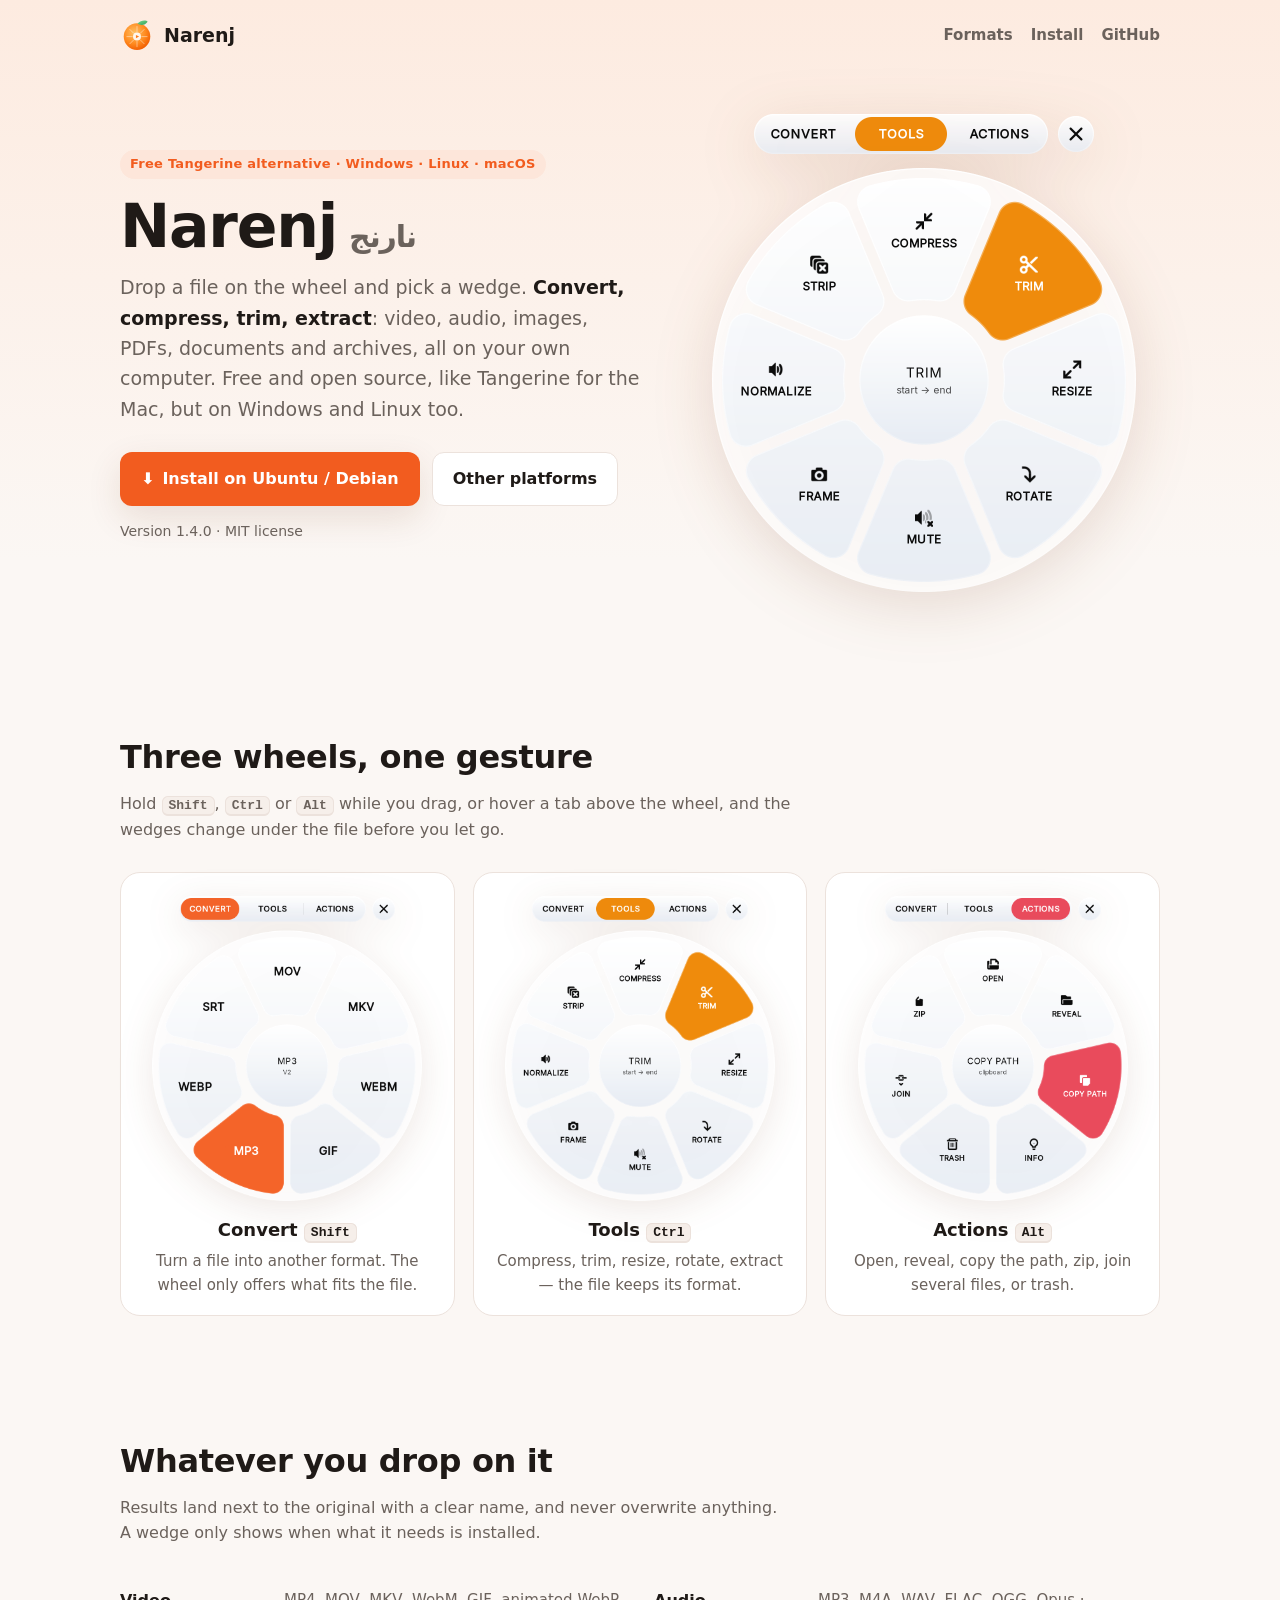
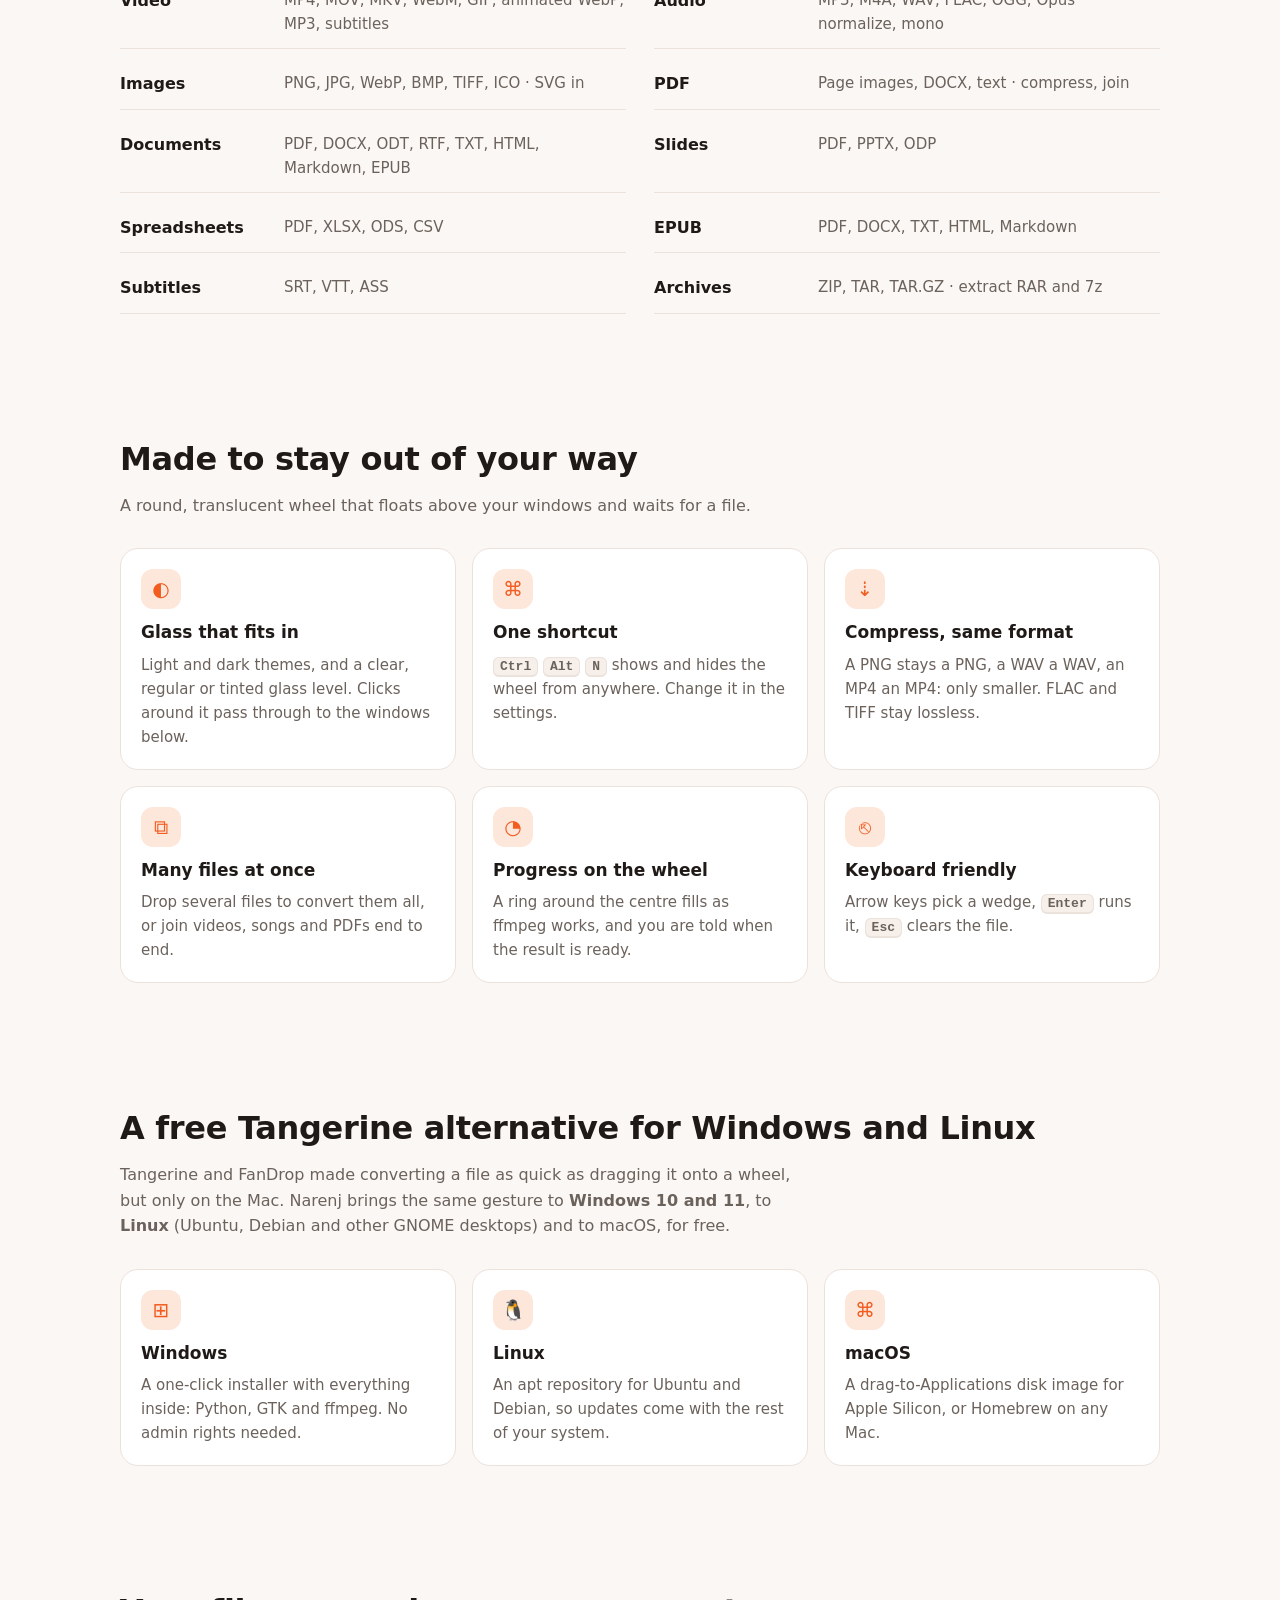
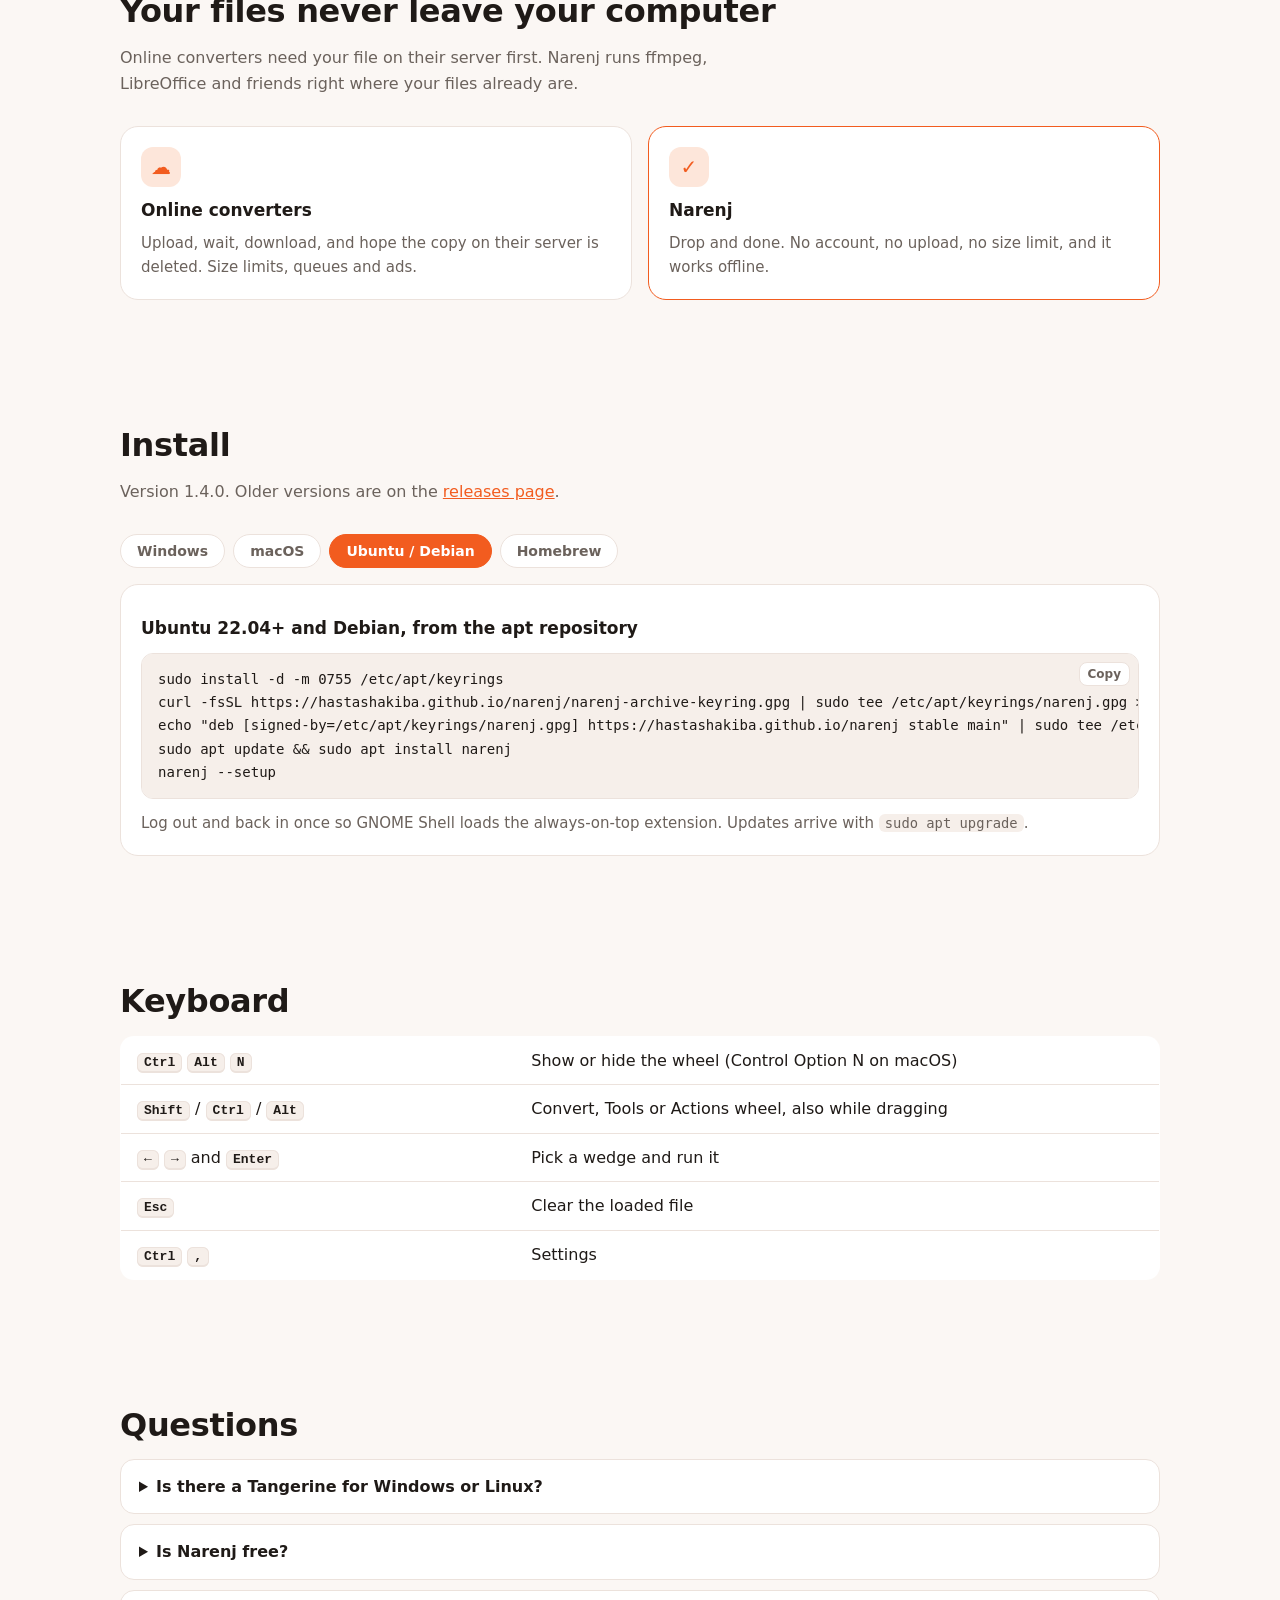
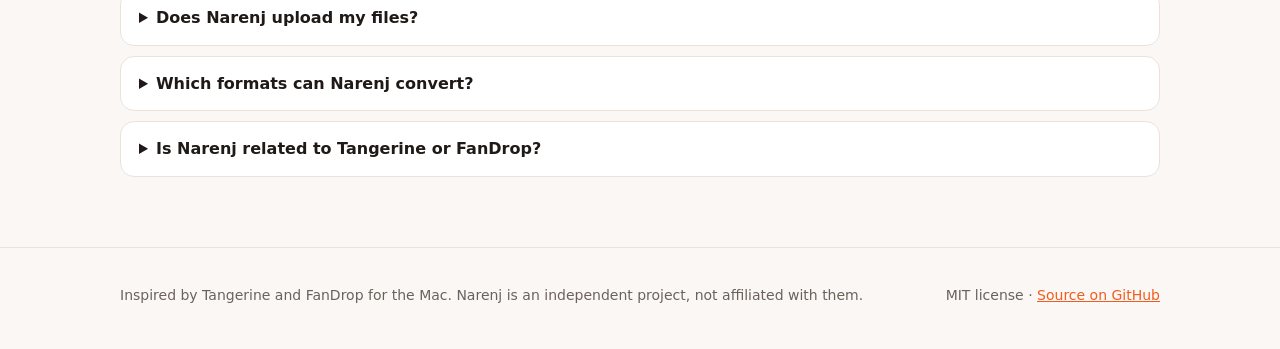
==== commit 2c05b374: "Publish narenj_1.0.0_all.deb narenj_1.0.1_all.deb narenj_1.1.0_all.deb narenj_1.2.0_all.deb narenj_1" ====
--- a/index.html
+++ b/index.html
@@ -3,12 +3,73 @@
 <head>
   <meta charset="utf-8">
   <meta name="viewport" content="width=device-width, initial-scale=1">
-  <title>Narenj — drop a file, pick a wedge</title>
-  <meta name="description" content="Narenj is a drag-and-drop file converter for Linux, Windows and macOS. Drop a file on the wheel to convert, compress or trim video, audio, images, PDFs, documents and archives, all on your own computer.">
-  <meta property="og:title" content="Narenj — drop a file, pick a wedge">
-  <meta property="og:description" content="A drag-and-drop converter wheel for video, audio, images, PDFs, documents and archives. Free, open source, offline.">
-  <meta property="og:image" content="https://hastashakiba.github.io/narenj/screenshots/wheel-tools-dark.png">
+  <title>Narenj — free Tangerine alternative for Windows &amp; Linux · drag-and-drop file converter</title>
+  <meta name="description" content="Narenj is a free, open-source alternative to Tangerine and FanDrop for Windows, Linux and macOS. Drag a file onto the wheel to convert, compress or trim video, audio, images, PDFs, documents and archives offline, on your own computer.">
+  <meta name="keywords" content="Tangerine alternative, Tangerine for Windows, Tangerine for Linux, FanDrop alternative, free file converter, drag and drop file converter, offline file converter, ffmpeg GUI, video converter, PDF converter, image compressor, Windows, Linux, macOS">
+  <meta name="robots" content="index, follow, max-image-preview:large">
+  <link rel="canonical" href="https://hastashakiba.github.io/narenj/">
+  <link rel="sitemap" type="application/xml" href="https://hastashakiba.github.io/narenj/sitemap.xml">
+  <meta name="theme-color" content="#f25c1f">
+  <meta property="og:type" content="website">
+  <meta property="og:site_name" content="Narenj">
+  <meta property="og:url" content="https://hastashakiba.github.io/narenj/">
+  <meta property="og:title" content="Narenj — the free Tangerine alternative for Windows and Linux">
+  <meta property="og:description" content="Drag a file onto the wheel to convert, compress or trim it: video, audio, images, PDFs, documents and archives. Free, open source and offline, for Windows, Linux and macOS.">
+  <meta property="og:image" content="https://hastashakiba.github.io/narenj/social-card.png">
+  <meta property="og:image:width" content="1200">
+  <meta property="og:image:height" content="630">
+  <meta property="og:image:alt" content="The Narenj converter wheel next to the words: the free Tangerine alternative for Windows and Linux">
+  <meta name="twitter:card" content="summary_large_image">
+  <meta name="twitter:title" content="Narenj — the free Tangerine alternative for Windows and Linux">
+  <meta name="twitter:description" content="A drag-and-drop file converter wheel. Free, open source, offline.">
+  <meta name="twitter:image" content="https://hastashakiba.github.io/narenj/social-card.png">
   <link rel="icon" href="icon.svg" type="image/svg+xml">
+  <link rel="apple-touch-icon" href="social-icon.png">
+  <script type="application/ld+json">
+  {
+    "@context": "https://schema.org",
+    "@type": "SoftwareApplication",
+    "name": "Narenj",
+    "alternateName": "نارنج",
+    "description": "A free, open-source drag-and-drop file converter for Windows, Linux and macOS, and an alternative to Tangerine and FanDrop. It converts, compresses and trims video, audio, images, PDFs, documents, spreadsheets, slides, e-books, subtitles and archives offline.",
+    "url": "https://hastashakiba.github.io/narenj/",
+    "applicationCategory": "MultimediaApplication",
+    "applicationSubCategory": "File converter",
+    "operatingSystem": "Windows 10, Windows 11, Linux, Ubuntu, Debian, macOS",
+    "softwareVersion": "1.4.0",
+    "license": "https://opensource.org/licenses/MIT",
+    "isAccessibleForFree": true,
+    "offers": {"@type": "Offer", "price": "0", "priceCurrency": "USD"},
+    "downloadUrl": "https://github.com/HAstaShakiba/narenj/releases/latest",
+    "installUrl": "https://hastashakiba.github.io/narenj/#install",
+    "screenshot": "https://hastashakiba.github.io/narenj/screenshots/wheel-tools-light.png",
+    "image": "https://hastashakiba.github.io/narenj/social-card.png",
+    "codeRepository": "https://github.com/HAstaShakiba/narenj",
+    "sameAs": ["https://github.com/HAstaShakiba/narenj"],
+    "featureList": ["Drag-and-drop conversion wheel", "Video, audio and image conversion with ffmpeg",
+      "Compress files without changing their format", "PDF to images, Word or text; compress and join PDFs",
+      "Documents, slides, spreadsheets and EPUB with LibreOffice and pandoc", "Subtitles and archives",
+      "Works offline; files never leave the computer"]
+  }
+  </script>
+  <script type="application/ld+json">
+  {
+    "@context": "https://schema.org",
+    "@type": "FAQPage",
+    "mainEntity": [
+      {"@type": "Question", "name": "Is there a Tangerine for Windows or Linux?",
+       "acceptedAnswer": {"@type": "Answer", "text": "Tangerine is a Mac app. Narenj works the same way, dragging a file onto a wheel of conversions, and runs on Windows 10 and 11, Linux (Ubuntu, Debian and other GNOME desktops) and macOS."}},
+      {"@type": "Question", "name": "Is Narenj free?",
+       "acceptedAnswer": {"@type": "Answer", "text": "Yes. Narenj is free and open source under the MIT license, with no account, no limits and no ads."}},
+      {"@type": "Question", "name": "Does Narenj upload my files?",
+       "acceptedAnswer": {"@type": "Answer", "text": "No. Every conversion runs on your own computer with ffmpeg, LibreOffice, pandoc and poppler. It works offline."}},
+      {"@type": "Question", "name": "Which formats can Narenj convert?",
+       "acceptedAnswer": {"@type": "Answer", "text": "Video (MP4, MOV, MKV, WebM, GIF), audio (MP3, M4A, WAV, FLAC, OGG, Opus), images (PNG, JPG, WebP, BMP, TIFF, ICO, SVG), PDF, documents (DOCX, ODT, RTF, TXT, Markdown, HTML), slides, spreadsheets, EPUB, subtitles (SRT, VTT, ASS) and archives (ZIP, TAR, GZIP, RAR, 7z)."}},
+      {"@type": "Question", "name": "Is Narenj related to Tangerine or FanDrop?",
+       "acceptedAnswer": {"@type": "Answer", "text": "No. Narenj is an independent project inspired by them; it is not affiliated with their makers."}}
+    ]
+  }
+  </script>
   <style>
     :root {
       --bg: #fbf7f4;
@@ -150,6 +211,11 @@
     kbd { font: 600 13px ui-monospace, monospace; background: var(--code-bg); border: 1px solid var(--border);
           border-bottom-width: 2px; border-radius: 6px; padding: 1px 6px; }
 
+    .faq details { background: var(--surface); border: 1px solid var(--border); border-radius: 14px;
+                   padding: 14px 18px; margin-bottom: 10px; }
+    .faq summary { font-weight: 700; cursor: pointer; }
+    .faq details p { margin: 10px 0 2px; color: var(--muted); }
+
     footer { padding: 36px 0 48px; color: var(--muted); font-size: 14px; border-top: 1px solid var(--border); }
     footer .wrap { display: flex; flex-wrap: wrap; justify-content: space-between; gap: 12px; }
 
@@ -179,10 +245,11 @@
 
     <header class="hero">
       <div>
-        <span class="eyebrow">Free &amp; open source · Linux · Windows · macOS</span>
+        <span class="eyebrow">Free Tangerine alternative · Windows · Linux · macOS</span>
         <h1>Narenj<span class="fa" lang="fa">نارنج</span></h1>
         <p class="lead">Drop a file on the wheel and pick a wedge. <b>Convert, compress, trim, extract</b>:
-          video, audio, images, PDFs, documents and archives, all on your own computer.</p>
+          video, audio, images, PDFs, documents and archives, all on your own computer. Free and open
+          source, like Tangerine for the Mac, but on Windows and Linux too.</p>
         <div class="actions">
           <a class="btn btn-primary" id="download" href="https://github.com/HAstaShakiba/narenj/releases/latest">
             ⬇ <span id="download-label">Download Narenj</span></a>
@@ -259,6 +326,23 @@
     </div>
   </section>
 
+  <section id="alternative">
+    <div class="wrap">
+      <h2>A free Tangerine alternative for Windows and Linux</h2>
+      <p class="section-lead">Tangerine and FanDrop made converting a file as quick as dragging it onto a wheel,
+        but only on the Mac. Narenj brings the same gesture to <b>Windows 10 and 11</b>, to <b>Linux</b>
+        (Ubuntu, Debian and other GNOME desktops) and to macOS, for free.</p>
+      <div class="grid">
+        <div class="card"><div class="icon">⊞</div><h3>Windows</h3>
+          <p>A one-click installer with everything inside: Python, GTK and ffmpeg. No admin rights needed.</p></div>
+        <div class="card"><div class="icon">🐧</div><h3>Linux</h3>
+          <p>An apt repository for Ubuntu and Debian, so updates come with the rest of your system.</p></div>
+        <div class="card"><div class="icon">⌘</div><h3>macOS</h3>
+          <p>A drag-to-Applications disk image for Apple Silicon, or Homebrew on any Mac.</p></div>
+      </div>
+    </div>
+  </section>
+
   <section id="private">
     <div class="wrap">
       <h2>Your files never leave your computer</h2>
@@ -335,6 +419,29 @@
         <tr><td><kbd>Esc</kbd></td><td>Clear the loaded file</td></tr>
         <tr><td><kbd>Ctrl</kbd> <kbd>,</kbd></td><td>Settings</td></tr>
       </table>
+    </div>
+  </section>
+
+  <section id="faq">
+    <div class="wrap">
+      <h2>Questions</h2>
+      <div class="faq">
+        <details><summary>Is there a Tangerine for Windows or Linux?</summary>
+          <p>Tangerine is a Mac app. Narenj works the same way, dragging a file onto a wheel of conversions,
+            and runs on Windows 10 and 11, Linux (Ubuntu, Debian and other GNOME desktops) and macOS.</p></details>
+        <details><summary>Is Narenj free?</summary>
+          <p>Yes. Narenj is free and open source under the MIT license, with no account, no limits and no ads.</p></details>
+        <details><summary>Does Narenj upload my files?</summary>
+          <p>No. Every conversion runs on your own computer with ffmpeg, LibreOffice, pandoc and poppler. It
+            works offline.</p></details>
+        <details><summary>Which formats can Narenj convert?</summary>
+          <p>Video (MP4, MOV, MKV, WebM, GIF), audio (MP3, M4A, WAV, FLAC, OGG, Opus), images (PNG, JPG, WebP,
+            BMP, TIFF, ICO, SVG), PDF, documents (DOCX, ODT, RTF, TXT, Markdown, HTML), slides, spreadsheets,
+            EPUB, subtitles (SRT, VTT, ASS) and archives (ZIP, TAR, GZIP, RAR, 7z). See the
+            <a href="#formats">full list</a>.</p></details>
+        <details><summary>Is Narenj related to Tangerine or FanDrop?</summary>
+          <p>No. Narenj is an independent project inspired by them; it is not affiliated with their makers.</p></details>
+      </div>
     </div>
   </section>
 
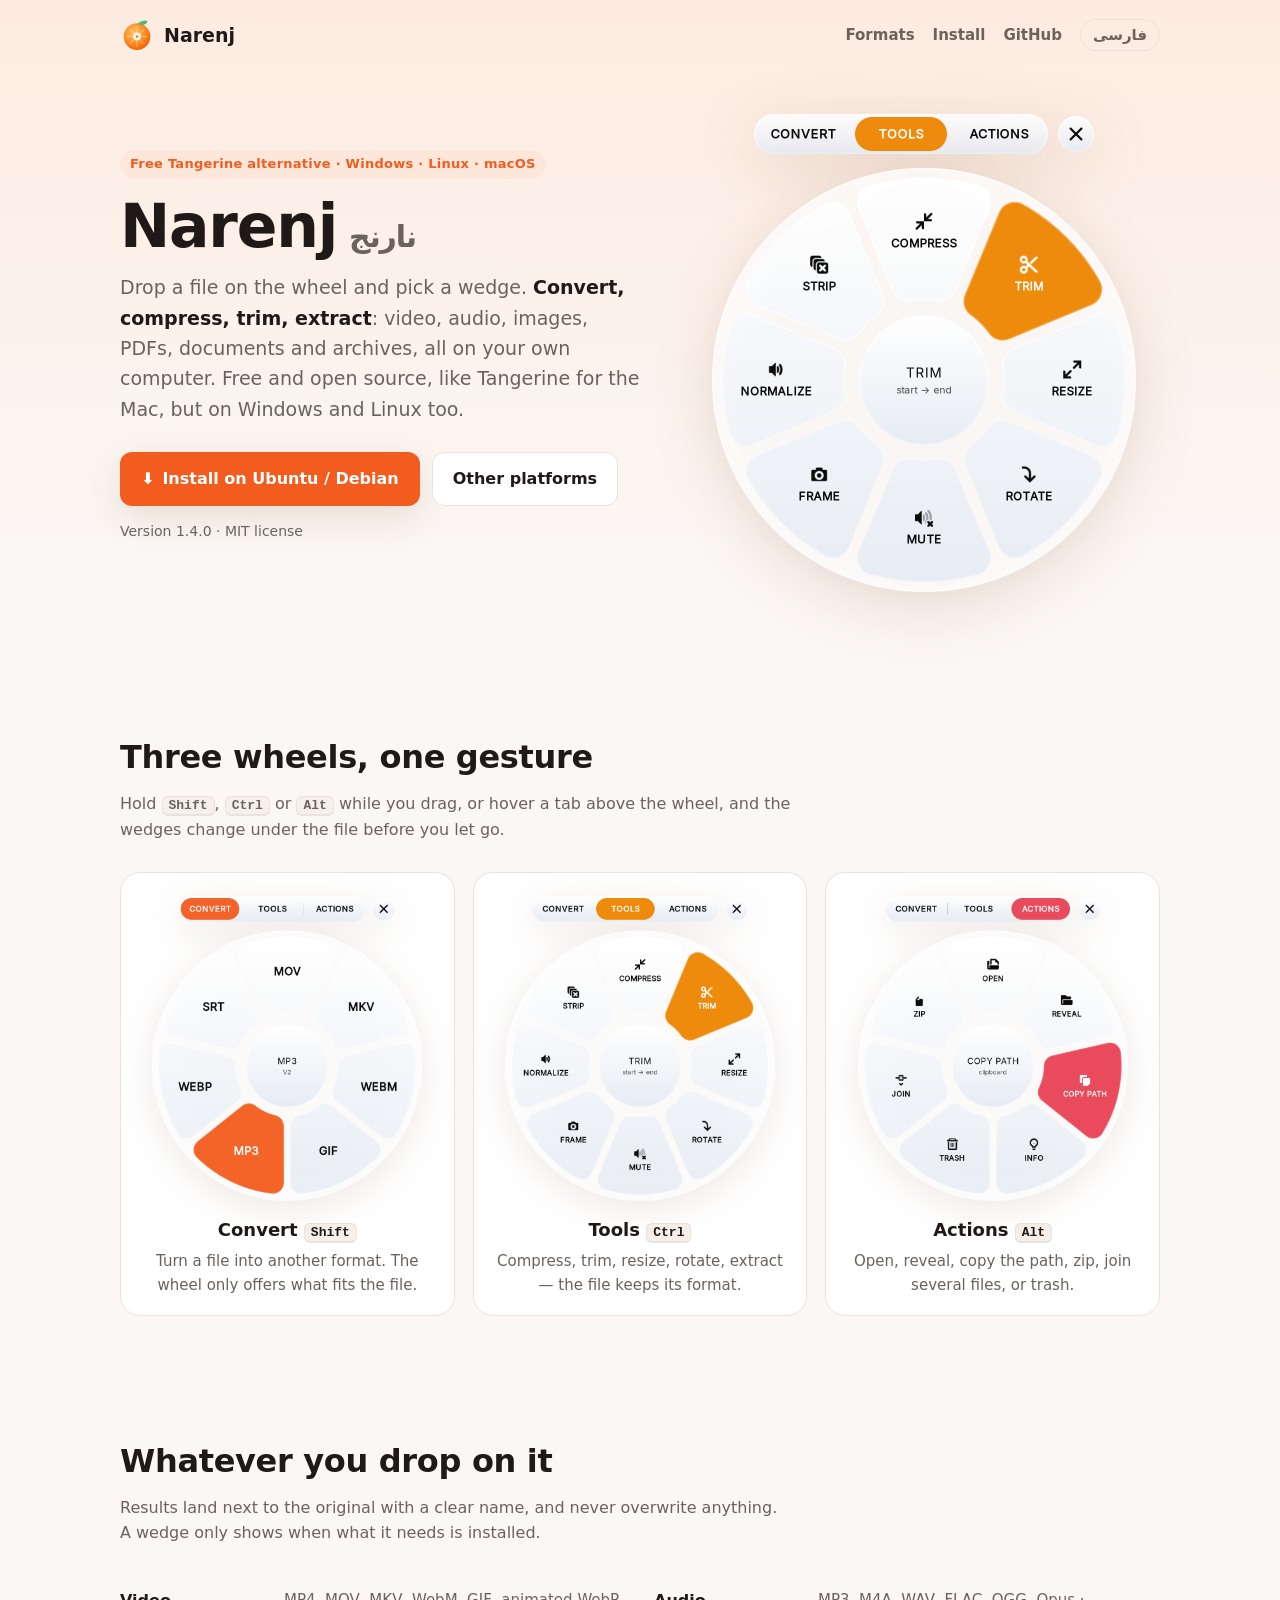
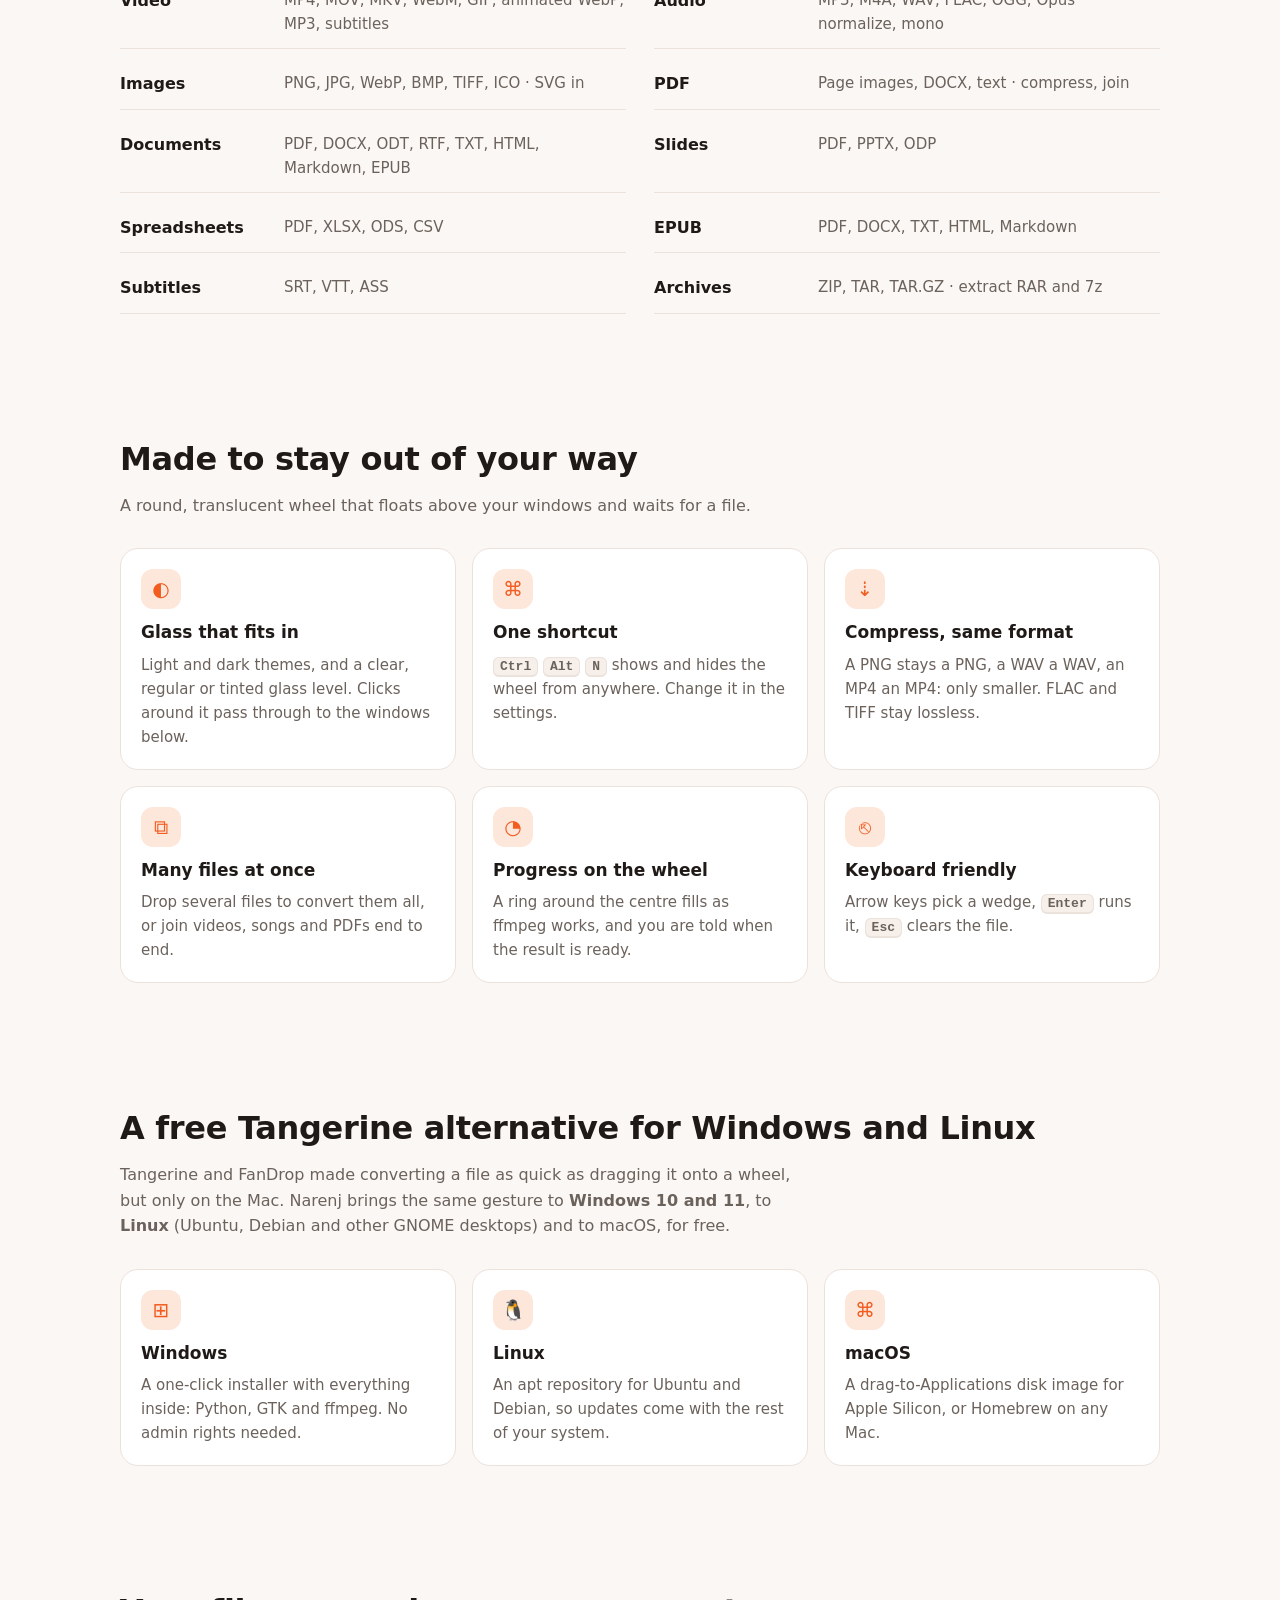
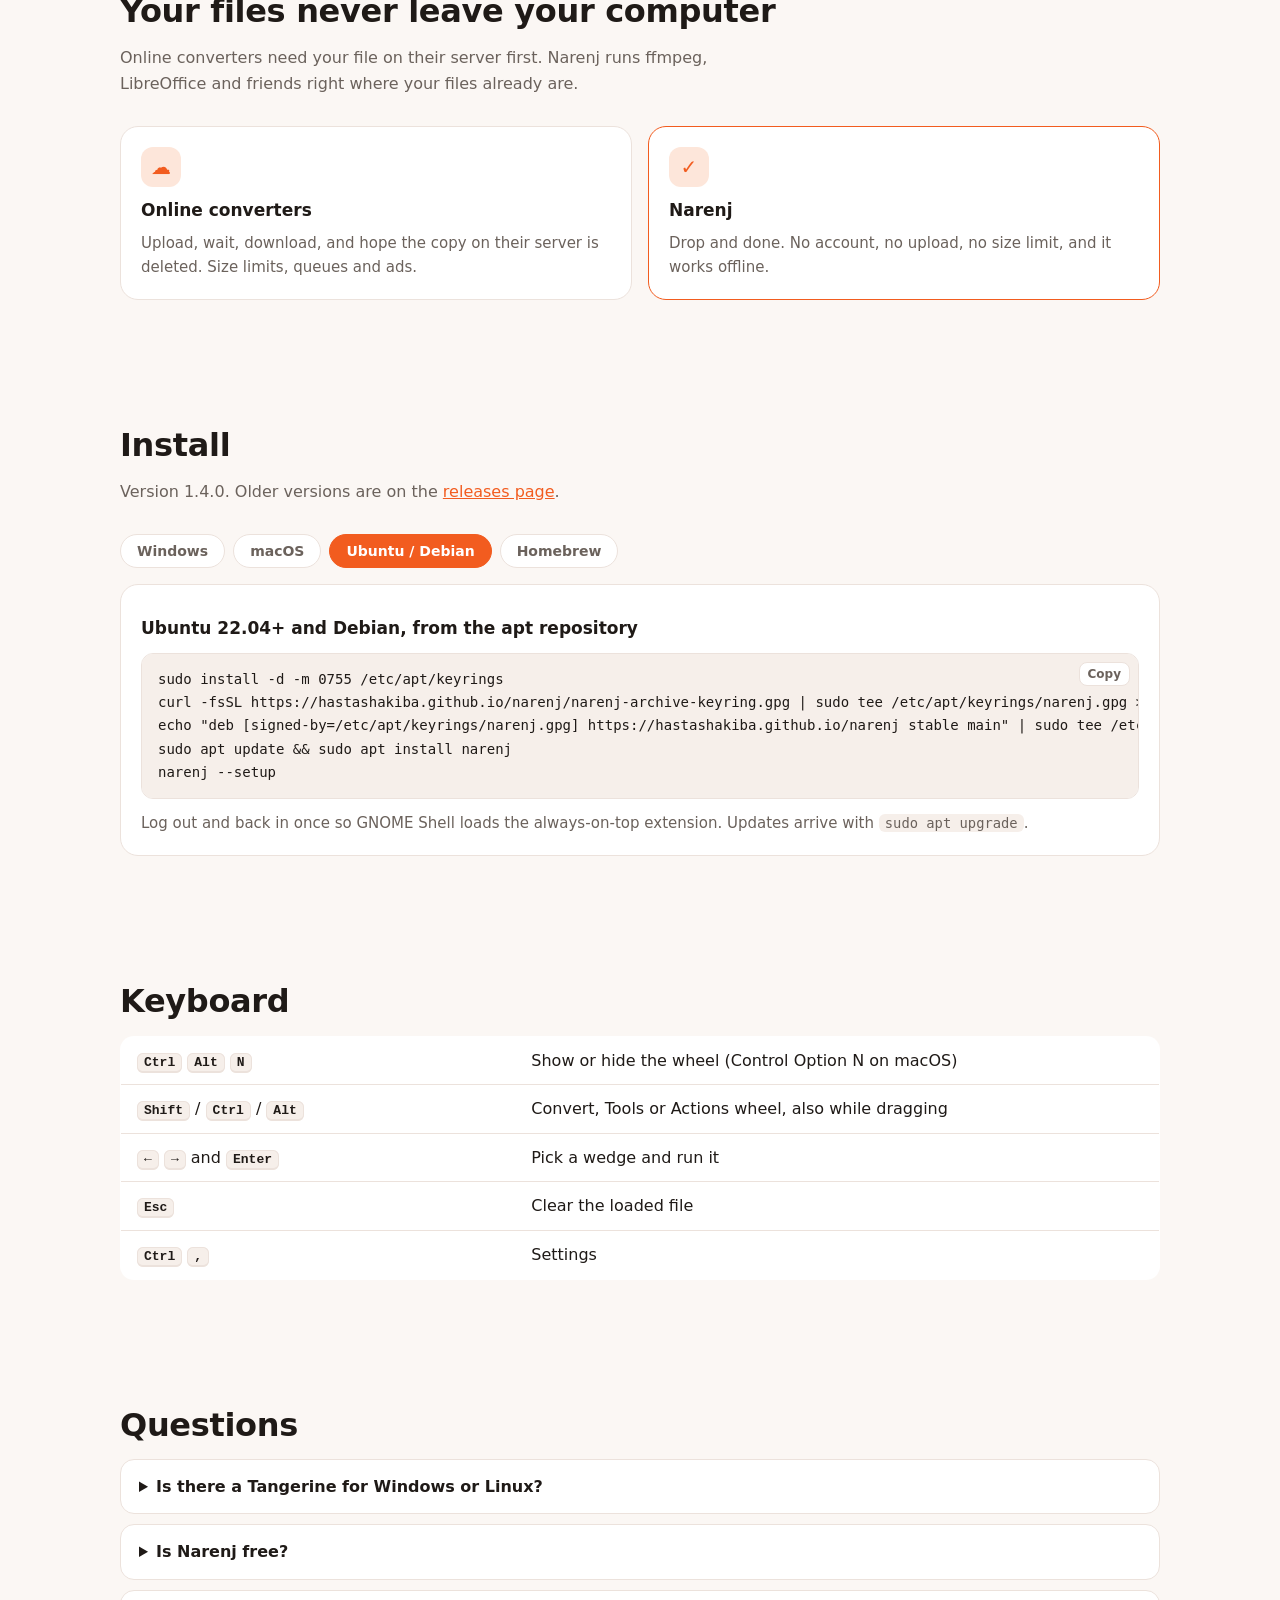
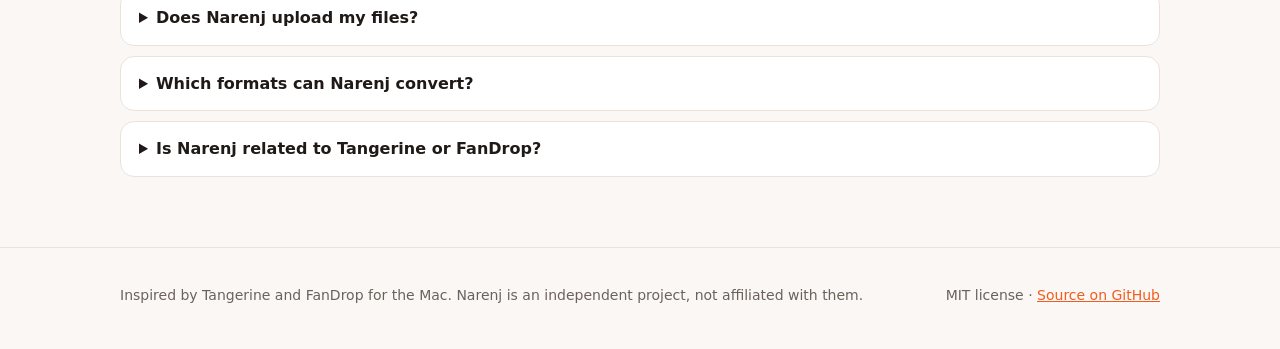
==== commit 68eedce0: "Publish narenj_1.0.0_all.deb narenj_1.0.1_all.deb narenj_1.1.0_all.deb narenj_1.2.0_all.deb narenj_1" ====
--- a/index.html
+++ b/index.html
@@ -8,6 +8,9 @@
   <meta name="keywords" content="Tangerine alternative, Tangerine for Windows, Tangerine for Linux, FanDrop alternative, free file converter, drag and drop file converter, offline file converter, ffmpeg GUI, video converter, PDF converter, image compressor, Windows, Linux, macOS">
   <meta name="robots" content="index, follow, max-image-preview:large">
   <link rel="canonical" href="https://hastashakiba.github.io/narenj/">
+  <link rel="alternate" hreflang="en" href="https://hastashakiba.github.io/narenj/">
+  <link rel="alternate" hreflang="fa" href="https://hastashakiba.github.io/narenj/fa/">
+  <link rel="alternate" hreflang="x-default" href="https://hastashakiba.github.io/narenj/">
   <link rel="sitemap" type="application/xml" href="https://hastashakiba.github.io/narenj/sitemap.xml">
   <meta name="theme-color" content="#f25c1f">
   <meta property="og:type" content="website">
@@ -70,167 +73,7 @@
     ]
   }
   </script>
-  <style>
-    :root {
-      --bg: #fbf7f4;
-      --bg-grad: #fdebe0;
-      --surface: #ffffff;
-      --text: #1f1a17;
-      --muted: #6b625c;
-      --accent: #f25c1f;
-      --accent-ink: #ffffff;
-      --accent-soft: #fde6da;
-      --glow: #ff9a4d;
-      --border: #ece2dc;
-      --code-bg: #f6efea;
-      --shadow: 0 12px 34px rgba(110, 50, 15, 0.12);
-    }
-    @media (prefers-color-scheme: dark) {
-      :root:not([data-theme="light"]) {
-        --bg: #141210;
-        --bg-grad: #2a1a12;
-        --surface: #1e1b19;
-        --text: #f1ebe6;
-        --muted: #a89d95;
-        --accent: #ff7a3d;
-        --accent-ink: #1a0f08;
-        --accent-soft: #3a2316;
-        --glow: #ff6a1f;
-        --border: #302a26;
-        --code-bg: #191614;
-        --shadow: 0 12px 34px rgba(0, 0, 0, 0.45);
-      }
-    }
-    :root[data-theme="dark"] {
-      --bg: #141210;
-      --bg-grad: #2a1a12;
-      --surface: #1e1b19;
-      --text: #f1ebe6;
-      --muted: #a89d95;
-      --accent: #ff7a3d;
-      --accent-ink: #1a0f08;
-      --accent-soft: #3a2316;
-      --glow: #ff6a1f;
-      --border: #302a26;
-      --code-bg: #191614;
-      --shadow: 0 12px 34px rgba(0, 0, 0, 0.45);
-    }
-
-    * { box-sizing: border-box; }
-    html { scroll-behavior: smooth; background: var(--bg); }
-    body {
-      margin: 0;
-      font: 16px/1.6 system-ui, -apple-system, "Segoe UI", Ubuntu, Cantarell, "Noto Sans", sans-serif;
-      color: var(--text);
-      background: linear-gradient(180deg, var(--bg-grad), var(--bg) 560px) no-repeat;
-    }
-    a { color: var(--accent); }
-    .wrap { max-width: 1080px; margin: 0 auto; padding: 0 20px; }
-
-    nav { display: flex; align-items: center; justify-content: space-between; padding: 18px 0; }
-    .brand { display: flex; align-items: center; gap: 10px; font-weight: 800; font-size: 19px;
-             color: var(--text); text-decoration: none; }
-    .brand img { width: 34px; height: 34px; }
-    .nav-links { display: flex; gap: 18px; align-items: center; }
-    .nav-links a { color: var(--muted); text-decoration: none; font-weight: 600; font-size: 15px; }
-    .nav-links a:hover { color: var(--text); }
-
-    .hero { display: grid; grid-template-columns: 1.05fr 0.95fr; gap: 48px; align-items: center;
-            padding: 36px 0 72px; }
-    .eyebrow { display: inline-block; font-size: 13px; font-weight: 700; letter-spacing: .02em;
-               color: var(--accent); background: var(--accent-soft); padding: 4px 10px;
-               border-radius: 999px; }
-    h1 { font-size: clamp(38px, 6vw, 60px); line-height: 1.06; margin: 16px 0 14px; letter-spacing: -0.02em; }
-    h1 .fa { font-weight: 700; color: var(--muted); font-size: .5em; margin-inline-start: 12px; }
-    .lead { font-size: 19px; color: var(--muted); margin: 0 0 28px; max-width: 33em; }
-    .lead b { color: var(--text); font-weight: 650; }
-    .actions { display: flex; flex-wrap: wrap; gap: 12px; }
-    .btn { display: inline-flex; align-items: center; gap: 8px; padding: 13px 20px; border-radius: 12px;
-           font-weight: 700; text-decoration: none; border: 1px solid transparent; }
-    .btn-primary { background: var(--accent); color: var(--accent-ink); box-shadow: var(--shadow); }
-    .btn-primary:hover { filter: brightness(1.06); }
-    .btn-ghost { background: var(--surface); color: var(--text); border-color: var(--border); }
-    .btn-ghost:hover { border-color: var(--accent); }
-    .meta { margin-top: 14px; font-size: 14px; color: var(--muted); }
-
-    .shot { justify-self: center; position: relative; }
-    .shot img { width: 100%; max-width: 440px; height: auto; display: block;
-                filter: drop-shadow(0 14px 30px rgba(110, 50, 15, 0.16)); }
-    .shot::before { content: ""; position: absolute; inset: 10% 6% 4% 8%; background: var(--glow);
-                    opacity: .45; filter: blur(60px); border-radius: 50%; z-index: -1; }
-
-    section { padding: 60px 0; }
-    h2 { font-size: 32px; margin: 0 0 8px; letter-spacing: -0.01em; }
-    .section-lead { color: var(--muted); margin: 0 0 30px; max-width: 42em; }
-
-    .wheels { display: grid; grid-template-columns: repeat(3, 1fr); gap: 18px; }
-    .wheel { background: var(--surface); border: 1px solid var(--border); border-radius: 20px; padding: 18px;
-             text-align: center; }
-    .wheel img { width: 100%; max-width: 280px; height: auto; display: block; margin: 0 auto 10px;
-                 filter: drop-shadow(0 8px 18px rgba(110, 50, 15, 0.12)); }
-    .wheel h3 { margin: 6px 0 4px; font-size: 18px; }
-    .wheel p { margin: 0; color: var(--muted); font-size: 15px; }
-
-    .grid { display: grid; grid-template-columns: repeat(3, 1fr); gap: 16px; }
-    .card { background: var(--surface); border: 1px solid var(--border); border-radius: 18px; padding: 20px; }
-    .card h3 { margin: 10px 0 6px; font-size: 17px; }
-    .card p { margin: 0; color: var(--muted); font-size: 15px; }
-    .icon { width: 40px; height: 40px; border-radius: 12px; display: grid; place-items: center;
-            background: var(--accent-soft); color: var(--accent); font-size: 20px; }
-
-    .formats { display: grid; grid-template-columns: repeat(2, 1fr); gap: 10px 28px; }
-    .format { display: grid; grid-template-columns: 9.5em 1fr; gap: 12px; padding: 12px 0;
-              border-bottom: 1px solid var(--border); }
-    .format b { font-weight: 700; }
-    .format span { color: var(--muted); font-size: 15px; }
-
-    .private { display: grid; grid-template-columns: 1fr 1fr; gap: 16px; }
-    .private .card.good { border-color: var(--accent); }
-
-    .tabs { display: flex; flex-wrap: wrap; gap: 8px; margin-bottom: 16px; }
-    .tab { border: 1px solid var(--border); background: var(--surface); color: var(--muted); border-radius: 999px;
-           padding: 8px 16px; font: 700 14px system-ui, sans-serif; cursor: pointer; }
-    .tab[aria-selected="true"] { background: var(--accent); border-color: var(--accent); color: var(--accent-ink); }
-    .panel[hidden] { display: none; }
-    .panel ol { margin: 0; padding-left: 20px; }
-    .panel li { margin: 0 0 10px; }
-    pre { margin: 10px 0 0; background: var(--code-bg); border: 1px solid var(--border); border-radius: 12px;
-          padding: 14px 72px 14px 16px; overflow-x: auto; font-size: 14px; position: relative; }
-    code { font-family: ui-monospace, "Ubuntu Mono", "DejaVu Sans Mono", monospace; }
-    p code, td code, li code { background: var(--code-bg); padding: 1px 6px; border-radius: 6px; font-size: .92em; }
-    .copy { position: absolute; top: 8px; right: 8px; border: 1px solid var(--border); background: var(--surface);
-            color: var(--muted); border-radius: 8px; font: 600 12px system-ui, sans-serif; padding: 4px 8px;
-            cursor: pointer; }
-    .copy:hover { color: var(--text); }
-
-    table { width: 100%; border-collapse: collapse; background: var(--surface); border: 1px solid var(--border);
-            border-radius: 14px; overflow: hidden; }
-    td { padding: 11px 16px; border-top: 1px solid var(--border); }
-    tr:first-child td { border-top: none; }
-    td:first-child { width: 38%; white-space: nowrap; }
-    kbd { font: 600 13px ui-monospace, monospace; background: var(--code-bg); border: 1px solid var(--border);
-          border-bottom-width: 2px; border-radius: 6px; padding: 1px 6px; }
-
-    .faq details { background: var(--surface); border: 1px solid var(--border); border-radius: 14px;
-                   padding: 14px 18px; margin-bottom: 10px; }
-    .faq summary { font-weight: 700; cursor: pointer; }
-    .faq details p { margin: 10px 0 2px; color: var(--muted); }
-
-    footer { padding: 36px 0 48px; color: var(--muted); font-size: 14px; border-top: 1px solid var(--border); }
-    footer .wrap { display: flex; flex-wrap: wrap; justify-content: space-between; gap: 12px; }
-
-    @media (max-width: 860px) {
-      .hero { grid-template-columns: 1fr; gap: 32px; padding-top: 16px; }
-      .wheels, .grid { grid-template-columns: 1fr 1fr; }
-      .formats, .private { grid-template-columns: 1fr; }
-    }
-    @media (max-width: 560px) {
-      .wheels, .grid { grid-template-columns: 1fr; }
-      .nav-links a.hide-sm { display: none; }
-      .format { grid-template-columns: 1fr; gap: 2px; }
-      td:first-child { white-space: normal; }
-    }
-  </style>
+  <link rel="stylesheet" href="site.css">
 </head>
 <body>
   <div class="wrap">
@@ -240,6 +83,7 @@
         <a class="hide-sm" href="#formats">Formats</a>
         <a class="hide-sm" href="#install">Install</a>
         <a href="https://github.com/HAstaShakiba/narenj">GitHub</a>
+        <a class="lang" href="fa/" hreflang="fa" lang="fa">فارسی</a>
       </div>
     </nav>
 
@@ -251,7 +95,8 @@
           video, audio, images, PDFs, documents and archives, all on your own computer. Free and open
           source, like Tangerine for the Mac, but on Windows and Linux too.</p>
         <div class="actions">
-          <a class="btn btn-primary" id="download" href="https://github.com/HAstaShakiba/narenj/releases/latest">
+          <a class="btn btn-primary" id="download" href="https://github.com/HAstaShakiba/narenj/releases/latest"
+             data-windows="https://github.com/HAstaShakiba/narenj/releases/download/v1.4.0/narenj-1.4.0-setup.exe" data-macos="https://github.com/HAstaShakiba/narenj/releases/download/v1.4.0/narenj-1.4.0-macos.dmg">
             ⬇ <span id="download-label">Download Narenj</span></a>
           <a class="btn btn-ghost" href="#install">Other platforms</a>
         </div>
@@ -452,61 +297,6 @@
     </div>
   </footer>
 
-  <script>
-    // The main button downloads for the visitor's system; the GitHub API fills in the newest files.
-    const platform = /Windows/i.test(navigator.userAgent) ? "windows"
-      : /Mac/i.test(navigator.platform || navigator.userAgent) ? "macos"
-      : /Linux|X11/i.test(navigator.userAgent) ? "linux" : null;
-    const button = document.getElementById("download");
-    const label = document.getElementById("download-label");
-    const fallback = { windows: "https://github.com/HAstaShakiba/narenj/releases/download/v1.4.0/narenj-1.4.0-setup.exe", macos: "https://github.com/HAstaShakiba/narenj/releases/download/v1.4.0/narenj-1.4.0-macos.dmg", linux: "#install" };
-    const names = { windows: "Download for Windows", macos: "Download for macOS", linux: "Install on Ubuntu / Debian" };
-    if (platform) {
-      button.href = fallback[platform];
-      label.textContent = names[platform];
-      showPanel(platform);
-    }
-
-    (async () => {
-      try {
-        const res = await fetch("https://api.github.com/repos/HAstaShakiba/narenj/releases/latest");
-        if (!res.ok) return;
-        const release = await res.json();
-        const assets = release.assets || [];
-        const find = suffix => assets.find(a => a.name.endsWith(suffix));
-        const asset = platform === "windows" ? find("-setup.exe") : platform === "macos" ? find("-macos.dmg") : null;
-        if (asset) button.href = asset.browser_download_url;
-        const size = asset ? ` · ${Math.round(asset.size / 1048576)} MB` : "";
-        document.getElementById("release-meta").textContent =
-          `Version ${release.tag_name.replace(/^v/, "")}${size} · MIT license`;
-      } catch (e) { /* keep the links built into the page */ }
-    })();
-
-    // Install tabs.
-    function showPanel(id) {
-      for (const tab of document.querySelectorAll(".tab")) {
-        tab.setAttribute("aria-selected", String(tab.dataset.panel === id));
-      }
-      for (const panel of document.querySelectorAll(".panel")) panel.hidden = panel.id !== id;
-    }
-    for (const tab of document.querySelectorAll(".tab")) {
-      tab.addEventListener("click", () => showPanel(tab.dataset.panel));
-    }
-
-    // Copy buttons on code blocks.
-    for (const pre of document.querySelectorAll("pre")) {
-      const copy = document.createElement("button");
-      copy.className = "copy";
-      copy.textContent = "Copy";
-      copy.addEventListener("click", async () => {
-        try {
-          await navigator.clipboard.writeText(pre.querySelector("code").innerText.trim());
-          copy.textContent = "Copied";
-          setTimeout(() => (copy.textContent = "Copy"), 1500);
-        } catch (e) { copy.textContent = "Select & copy"; }
-      });
-      pre.appendChild(copy);
-    }
-  </script>
+  <script src="site.js"></script>
 </body>
 </html>
--- a/site.css
+++ b/site.css
@@ -0,0 +1,177 @@
+/* Narenj website: shared by the English page and the Persian one (fa/), which sets dir="rtl". */
+@font-face {
+  font-family: "Vazirmatn";
+  src: url("fonts/Vazirmatn.woff2") format("woff2");
+  font-weight: 100 900;
+  font-display: swap;
+}
+
+:root {
+  --bg: #fbf7f4;
+  --bg-grad: #fdebe0;
+  --surface: #ffffff;
+  --text: #1f1a17;
+  --muted: #6b625c;
+  --accent: #f25c1f;
+  --accent-ink: #ffffff;
+  --accent-soft: #fde6da;
+  --glow: #ff9a4d;
+  --border: #ece2dc;
+  --code-bg: #f6efea;
+  --shadow: 0 12px 34px rgba(110, 50, 15, 0.12);
+}
+@media (prefers-color-scheme: dark) {
+  :root:not([data-theme="light"]) {
+    --bg: #141210;
+    --bg-grad: #2a1a12;
+    --surface: #1e1b19;
+    --text: #f1ebe6;
+    --muted: #a89d95;
+    --accent: #ff7a3d;
+    --accent-ink: #1a0f08;
+    --accent-soft: #3a2316;
+    --glow: #ff6a1f;
+    --border: #302a26;
+    --code-bg: #191614;
+    --shadow: 0 12px 34px rgba(0, 0, 0, 0.45);
+  }
+}
+:root[data-theme="dark"] {
+  --bg: #141210;
+  --bg-grad: #2a1a12;
+  --surface: #1e1b19;
+  --text: #f1ebe6;
+  --muted: #a89d95;
+  --accent: #ff7a3d;
+  --accent-ink: #1a0f08;
+  --accent-soft: #3a2316;
+  --glow: #ff6a1f;
+  --border: #302a26;
+  --code-bg: #191614;
+  --shadow: 0 12px 34px rgba(0, 0, 0, 0.45);
+}
+
+* { box-sizing: border-box; }
+html { scroll-behavior: smooth; background: var(--bg); }
+body {
+  margin: 0;
+  font: 16px/1.6 system-ui, -apple-system, "Segoe UI", Ubuntu, Cantarell, "Noto Sans", sans-serif;
+  color: var(--text);
+  background: linear-gradient(180deg, var(--bg-grad), var(--bg) 560px) no-repeat;
+}
+a { color: var(--accent); }
+.wrap { max-width: 1080px; margin: 0 auto; padding: 0 20px; }
+
+nav { display: flex; align-items: center; justify-content: space-between; padding: 18px 0; }
+.brand { display: flex; align-items: center; gap: 10px; font-weight: 800; font-size: 19px;
+         color: var(--text); text-decoration: none; }
+.brand img { width: 34px; height: 34px; }
+.nav-links { display: flex; gap: 18px; align-items: center; }
+.nav-links a { color: var(--muted); text-decoration: none; font-weight: 600; font-size: 15px; }
+.nav-links a:hover { color: var(--text); }
+
+.hero { display: grid; grid-template-columns: 1.05fr 0.95fr; gap: 48px; align-items: center;
+        padding: 36px 0 72px; }
+.eyebrow { display: inline-block; font-size: 13px; font-weight: 700; letter-spacing: .02em;
+           color: var(--accent); background: var(--accent-soft); padding: 4px 10px;
+           border-radius: 999px; }
+h1 { font-size: clamp(38px, 6vw, 60px); line-height: 1.06; margin: 16px 0 14px; letter-spacing: -0.02em; }
+h1 .fa { font-weight: 700; color: var(--muted); font-size: .5em; margin-inline-start: 12px; }
+.lead { font-size: 19px; color: var(--muted); margin: 0 0 28px; max-width: 33em; }
+.lead b { color: var(--text); font-weight: 650; }
+.actions { display: flex; flex-wrap: wrap; gap: 12px; }
+.btn { display: inline-flex; align-items: center; gap: 8px; padding: 13px 20px; border-radius: 12px;
+       font-weight: 700; text-decoration: none; border: 1px solid transparent; }
+.btn-primary { background: var(--accent); color: var(--accent-ink); box-shadow: var(--shadow); }
+.btn-primary:hover { filter: brightness(1.06); }
+.btn-ghost { background: var(--surface); color: var(--text); border-color: var(--border); }
+.btn-ghost:hover { border-color: var(--accent); }
+.meta { margin-top: 14px; font-size: 14px; color: var(--muted); }
+
+.shot { justify-self: center; position: relative; }
+.shot img { width: 100%; max-width: 440px; height: auto; display: block;
+            filter: drop-shadow(0 14px 30px rgba(110, 50, 15, 0.16)); }
+.shot::before { content: ""; position: absolute; inset: 10% 6% 4% 8%; background: var(--glow);
+                opacity: .45; filter: blur(60px); border-radius: 50%; z-index: -1; }
+
+section { padding: 60px 0; }
+h2 { font-size: 32px; margin: 0 0 8px; letter-spacing: -0.01em; }
+.section-lead { color: var(--muted); margin: 0 0 30px; max-width: 42em; }
+
+.wheels { display: grid; grid-template-columns: repeat(3, 1fr); gap: 18px; }
+.wheel { background: var(--surface); border: 1px solid var(--border); border-radius: 20px; padding: 18px;
+         text-align: center; }
+.wheel img { width: 100%; max-width: 280px; height: auto; display: block; margin: 0 auto 10px;
+             filter: drop-shadow(0 8px 18px rgba(110, 50, 15, 0.12)); }
+.wheel h3 { margin: 6px 0 4px; font-size: 18px; }
+.wheel p { margin: 0; color: var(--muted); font-size: 15px; }
+
+.grid { display: grid; grid-template-columns: repeat(3, 1fr); gap: 16px; }
+.card { background: var(--surface); border: 1px solid var(--border); border-radius: 18px; padding: 20px; }
+.card h3 { margin: 10px 0 6px; font-size: 17px; }
+.card p { margin: 0; color: var(--muted); font-size: 15px; }
+.icon { width: 40px; height: 40px; border-radius: 12px; display: grid; place-items: center;
+        background: var(--accent-soft); color: var(--accent); font-size: 20px; }
+
+.formats { display: grid; grid-template-columns: repeat(2, 1fr); gap: 10px 28px; }
+.format { display: grid; grid-template-columns: 9.5em 1fr; gap: 12px; padding: 12px 0;
+          border-bottom: 1px solid var(--border); }
+.format b { font-weight: 700; }
+.format span { color: var(--muted); font-size: 15px; }
+
+.private { display: grid; grid-template-columns: 1fr 1fr; gap: 16px; }
+.private .card.good { border-color: var(--accent); }
+
+.tabs { display: flex; flex-wrap: wrap; gap: 8px; margin-bottom: 16px; }
+.tab { border: 1px solid var(--border); background: var(--surface); color: var(--muted); border-radius: 999px;
+       padding: 8px 16px; font: 700 14px system-ui, sans-serif; cursor: pointer; }
+.tab[aria-selected="true"] { background: var(--accent); border-color: var(--accent); color: var(--accent-ink); }
+.panel[hidden] { display: none; }
+.panel ol { margin: 0; padding-left: 20px; }
+.panel li { margin: 0 0 10px; }
+pre { margin: 10px 0 0; background: var(--code-bg); border: 1px solid var(--border); border-radius: 12px;
+      padding: 14px 72px 14px 16px; overflow-x: auto; font-size: 14px; position: relative; }
+code { font-family: ui-monospace, "Ubuntu Mono", "DejaVu Sans Mono", monospace; }
+p code, td code, li code { background: var(--code-bg); padding: 1px 6px; border-radius: 6px; font-size: .92em; }
+.copy { position: absolute; top: 8px; right: 8px; border: 1px solid var(--border); background: var(--surface);
+        color: var(--muted); border-radius: 8px; font: 600 12px system-ui, sans-serif; padding: 4px 8px;
+        cursor: pointer; }
+.copy:hover { color: var(--text); }
+
+table { width: 100%; border-collapse: collapse; background: var(--surface); border: 1px solid var(--border);
+        border-radius: 14px; overflow: hidden; }
+td { padding: 11px 16px; border-top: 1px solid var(--border); }
+tr:first-child td { border-top: none; }
+td:first-child { width: 38%; white-space: nowrap; }
+kbd { font: 600 13px ui-monospace, monospace; background: var(--code-bg); border: 1px solid var(--border);
+      border-bottom-width: 2px; border-radius: 6px; padding: 1px 6px; }
+
+.faq details { background: var(--surface); border: 1px solid var(--border); border-radius: 14px;
+               padding: 14px 18px; margin-bottom: 10px; }
+.faq summary { font-weight: 700; cursor: pointer; }
+.faq details p { margin: 10px 0 2px; color: var(--muted); }
+
+footer { padding: 36px 0 48px; color: var(--muted); font-size: 14px; border-top: 1px solid var(--border); }
+footer .wrap { display: flex; flex-wrap: wrap; justify-content: space-between; gap: 12px; }
+
+@media (max-width: 860px) {
+  .hero { grid-template-columns: 1fr; gap: 32px; padding-top: 16px; }
+  .wheels, .grid { grid-template-columns: 1fr 1fr; }
+  .formats, .private { grid-template-columns: 1fr; }
+}
+@media (max-width: 560px) {
+  .wheels, .grid { grid-template-columns: 1fr; }
+  .nav-links a.hide-sm { display: none; }
+  .format { grid-template-columns: 1fr; gap: 2px; }
+  td:first-child { white-space: normal; }
+}
+
+/* Persian page */
+[lang="fa"] body { font-family: "Vazirmatn", Tahoma, system-ui, sans-serif; line-height: 1.85; }
+[lang="fa"] h1, [lang="fa"] h2, [lang="fa"] h3 { letter-spacing: 0; }
+[dir="rtl"] pre { direction: ltr; text-align: left; }
+[dir="rtl"] .panel ol { padding-left: 0; padding-right: 20px; }
+[dir="rtl"] .format { text-align: right; }
+.lang { border: 1px solid var(--border); border-radius: 999px; padding: 3px 12px; }
+.lang:hover { border-color: var(--accent); }
+
